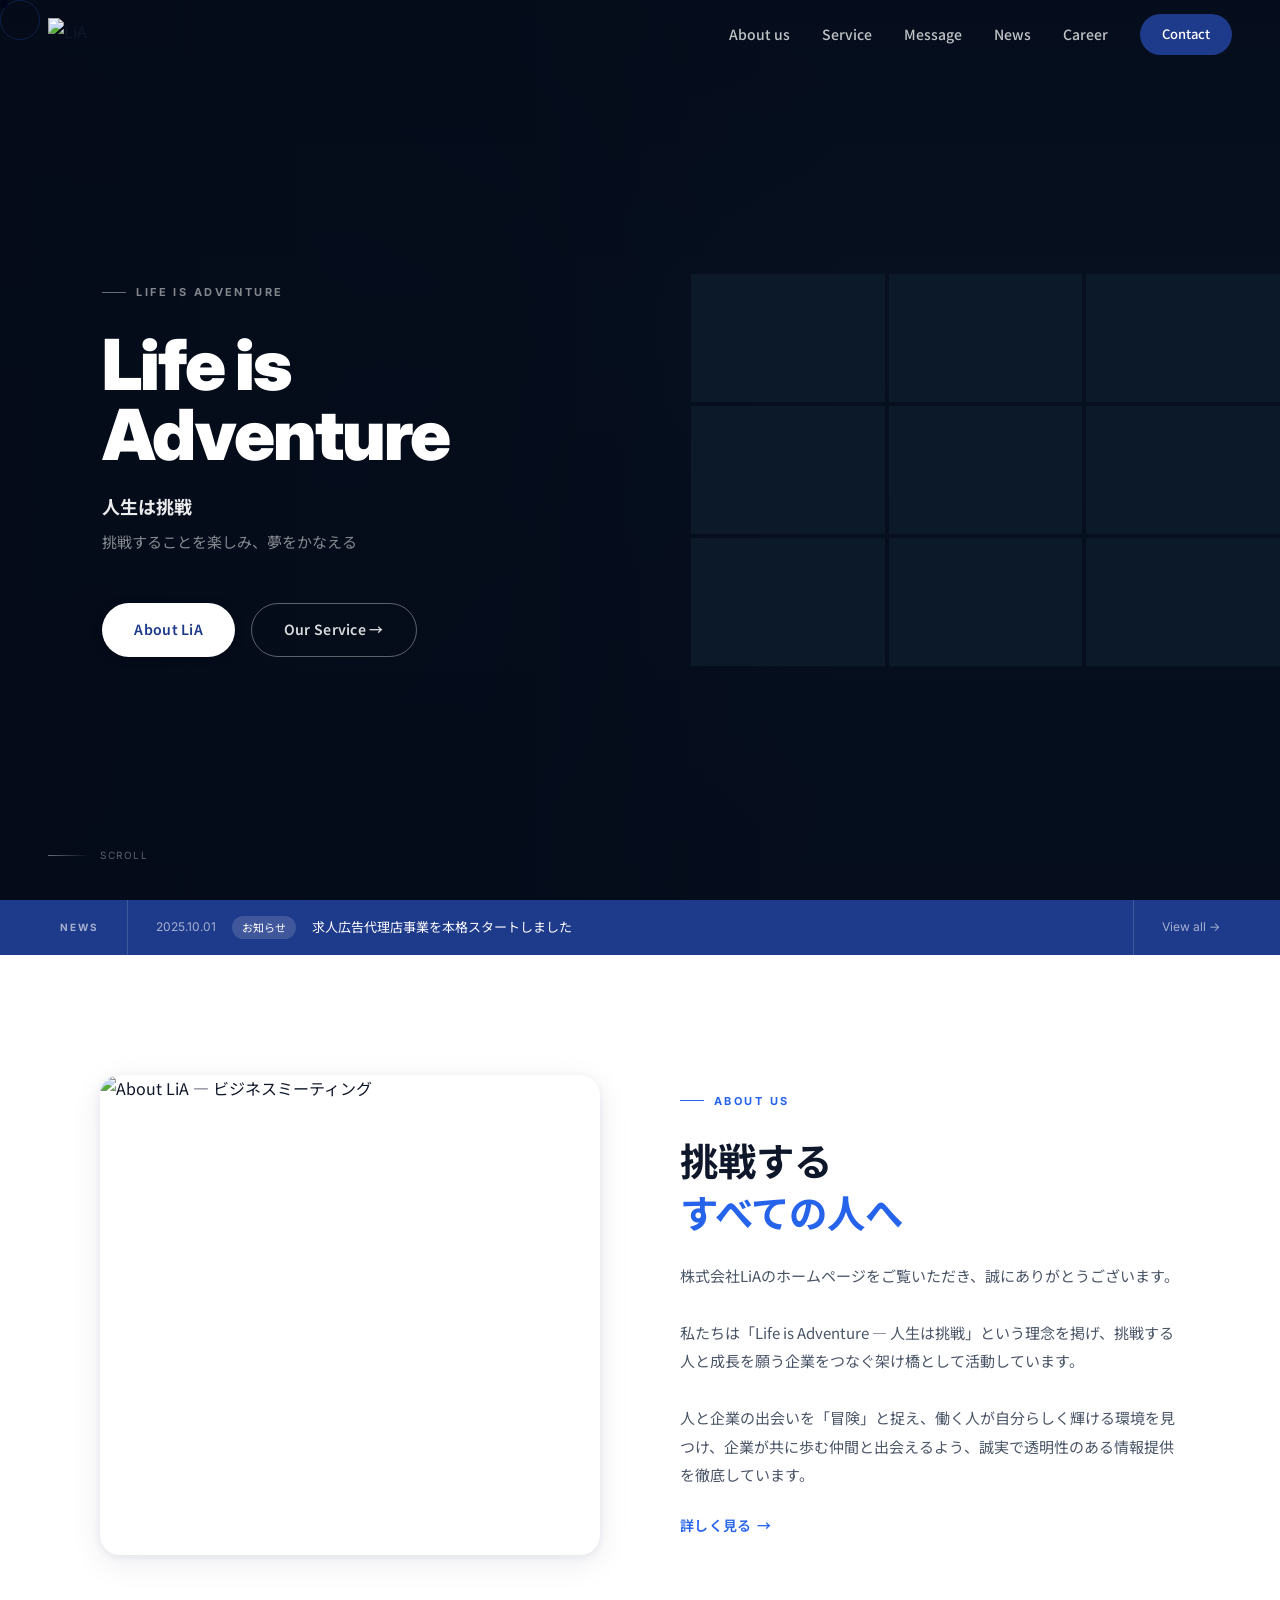
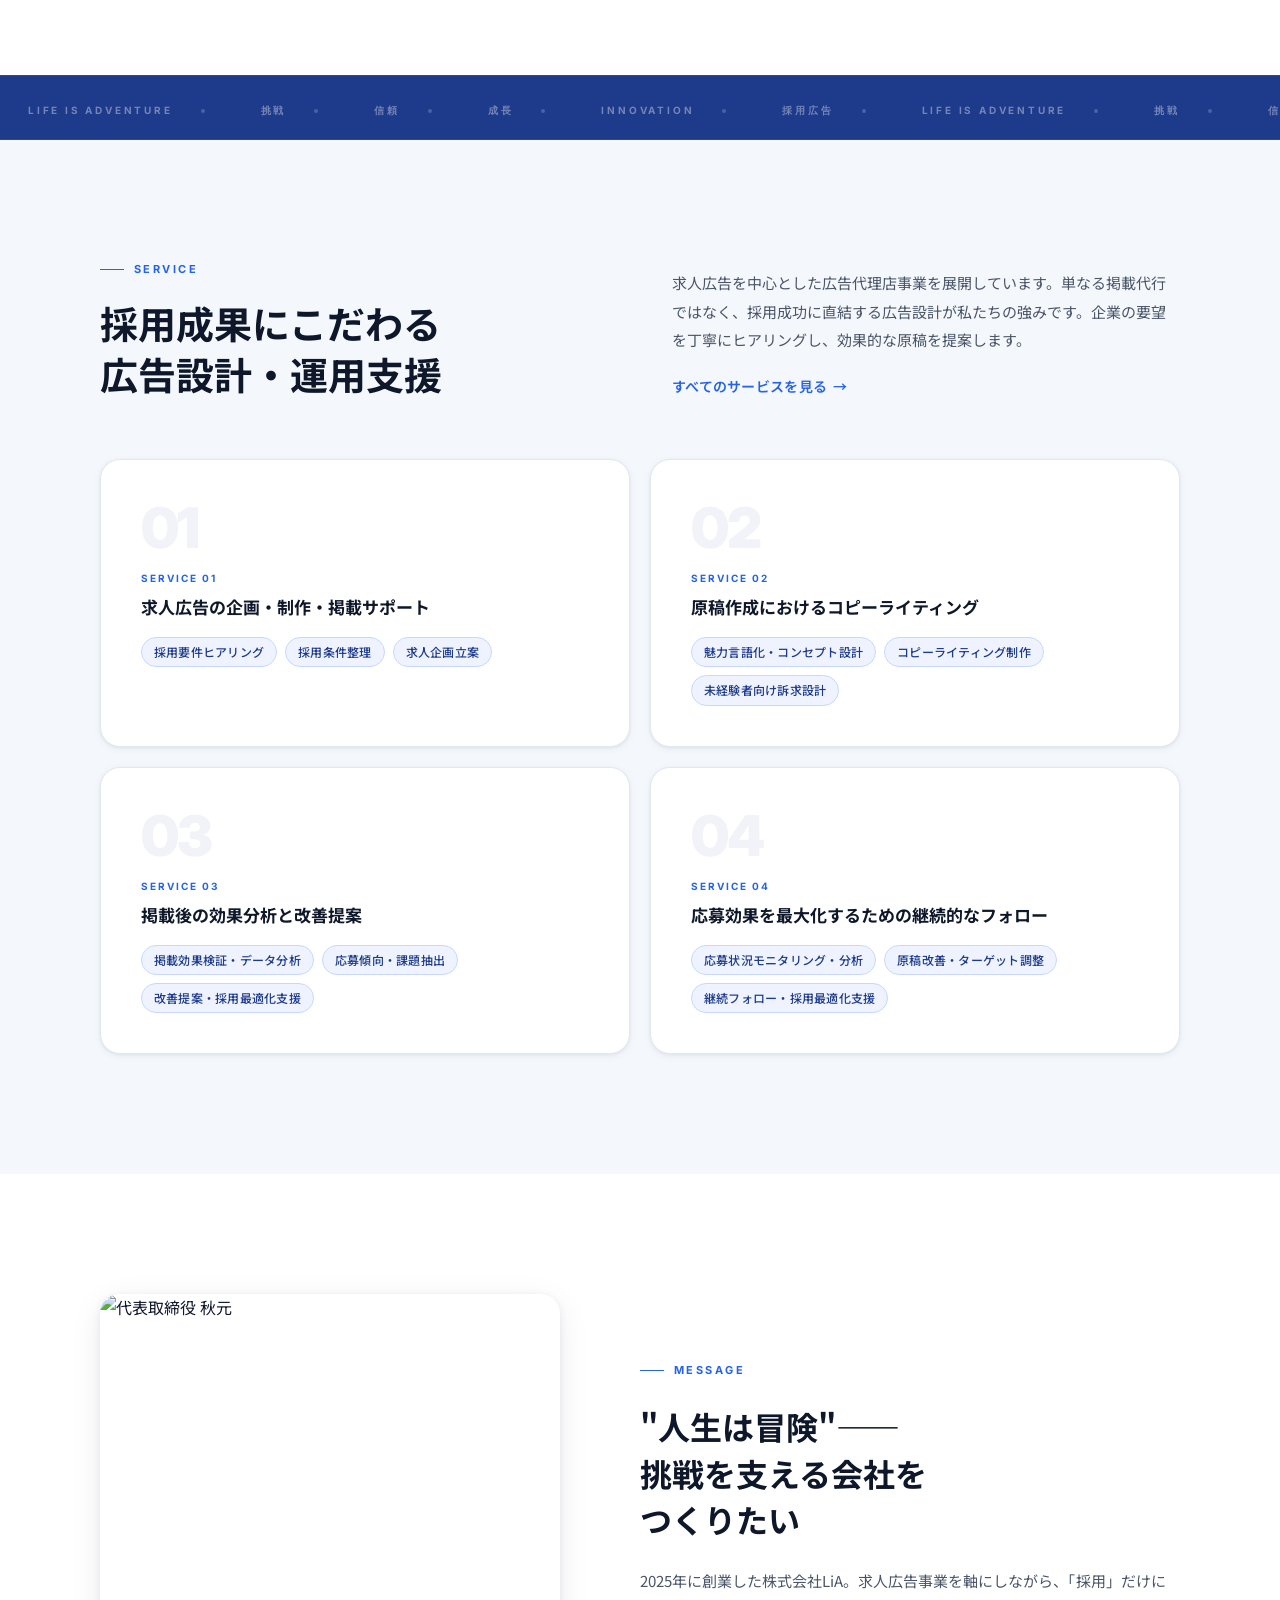
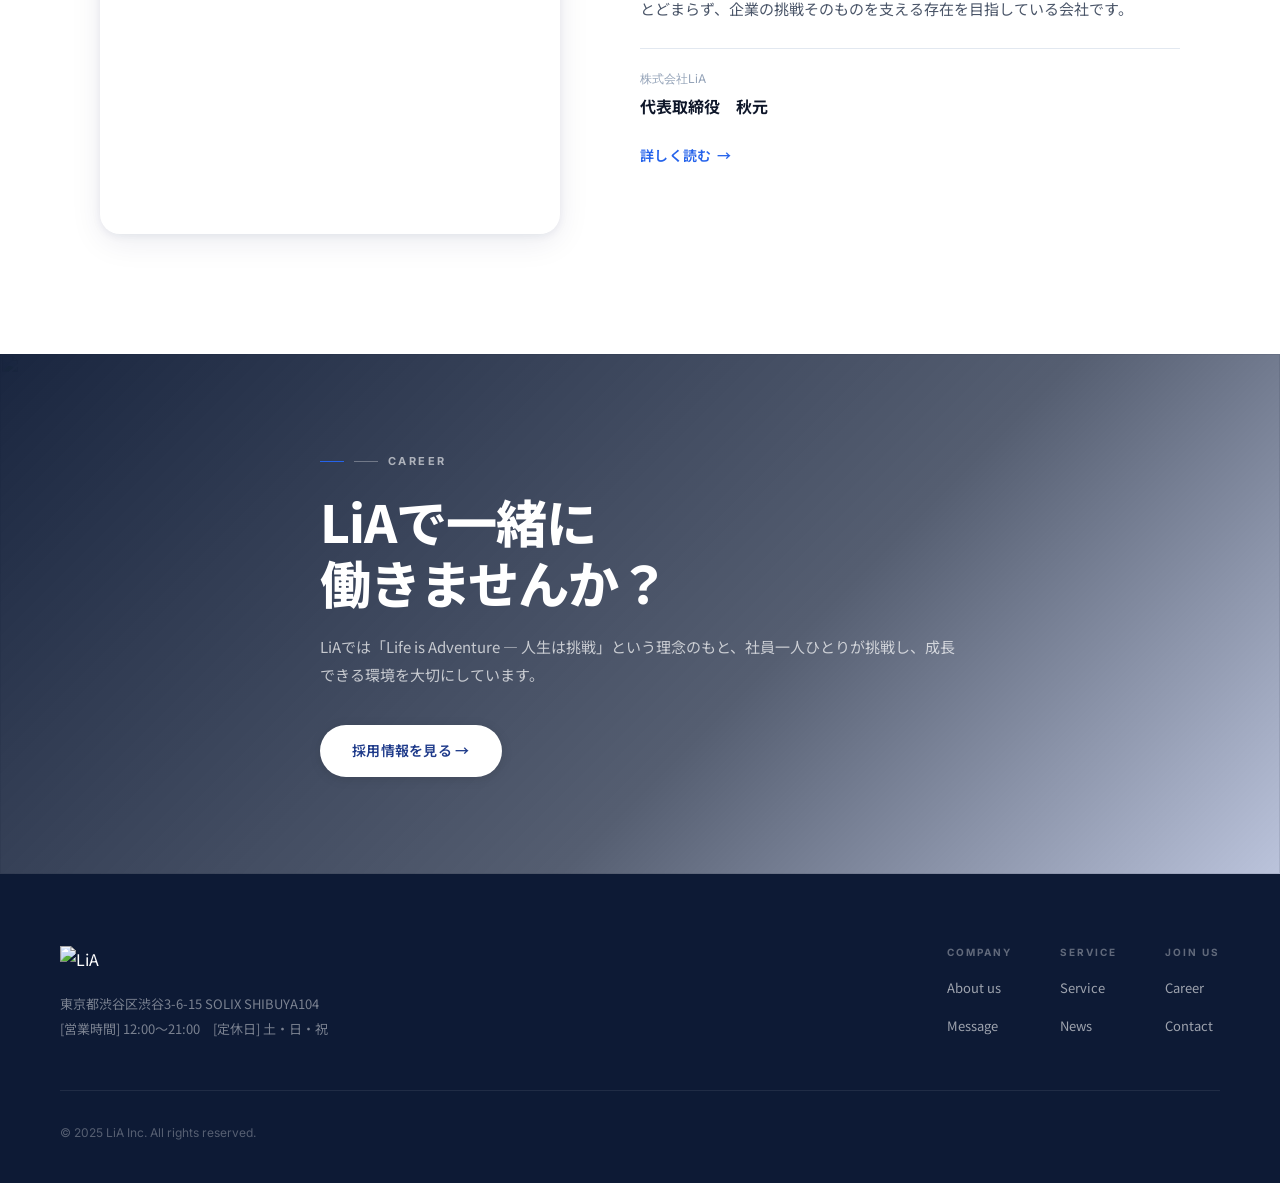
==== index.html @ 8c6ac523 "feat: show hero grid on mobile (responsive) - Remove display:none on .hero-grid at 768px breakpoint " ====
<!DOCTYPE html>
<html lang="ja">
<head>
  <meta charset="UTF-8">
  <meta name="viewport" content="width=device-width, initial-scale=1.0">
  <title>LiA | Life is Adventure</title>
  <meta name="description" content="株式会社LiA — 挑戦する人と企業の可能性を広げる。採用成果にこだわる広告設計・運用支援。">
  <link rel="stylesheet" href="css/style.css?v=9">
</head>
<body class="has-hero">

<!-- Animation elements -->
<div class="cursor" aria-hidden="true"></div>
<div class="cursor-ring" aria-hidden="true"></div>
<div class="page-overlay" aria-hidden="true"></div>

<header id="header">
  <a href="index.html" class="logo">
    <img src="https://storage.googleapis.com/studio-design-asset-files/projects/7kad3Rbzq3/s-172x72_webp_4dcb5bf2-1855-484c-83a0-c5653c787561.webp" alt="LiA">
  </a>
  <nav class="nav-desktop">
    <a href="about.html">About us</a>
    <a href="service.html">Service</a>
    <a href="message.html">Message</a>
    <a href="news.html">News</a>
    <a href="career.html">Career</a>
    <a href="contact.html" class="nav-contact-btn">Contact</a>
  </nav>
  <button class="hamburger" aria-label="メニューを開く">
    <span></span><span></span><span></span>
  </button>
</header>

<nav class="nav-mobile">
  <a href="about.html">About us</a>
  <a href="service.html">Service</a>
  <a href="message.html">Message</a>
  <a href="news.html">News</a>
  <a href="career.html">Career</a>
  <a href="contact.html">Contact</a>
</nav>

<!-- ── HERO ── -->
<section id="hero">

  <div class="hero-bg" aria-hidden="true">
    <video class="hero-bg-vid" autoplay muted loop playsinline preload="auto">
      <source src="video/hero.mp4" type="video/mp4">
    </video>
  </div>
  <div class="hero-overlay" aria-hidden="true"></div>
  <div class="hero-deco-text" aria-hidden="true">ADVENTURE</div>

  <!-- コンテンツ -->
  <div class="hero-inner">

    <!-- 左：テキスト -->
    <div class="hero-left">
      <p class="hero-eyebrow">Life is Adventure</p>
      <h1 class="hero-title">Life is<br>Adventure</h1>
      <p class="hero-subtitle">人生は挑戦</p>
      <p class="hero-tagline">挑戦することを楽しみ、夢をかなえる</p>
      <div class="hero-actions">
        <a href="about.html" class="btn btn-white">About LiA</a>
        <a href="service.html" class="btn btn-ghost-w">Our Service →</a>
      </div>
    </div>

    <!-- 右：9分割フォトグリッド -->
    <div class="hero-grid" aria-hidden="true">
      <div class="hero-cell"></div>
      <div class="hero-cell"></div>
      <div class="hero-cell"></div>
      <div class="hero-cell"></div>
      <div class="hero-cell"></div>
      <div class="hero-cell"></div>
      <div class="hero-cell"></div>
      <div class="hero-cell"></div>
      <div class="hero-cell"></div>
    </div>

  </div>

  <div class="scroll-hint" aria-hidden="true">
    <div class="scroll-hint-line"></div>
    <span>Scroll</span>
  </div>

</section>

<!-- ── NEWS BAR ── -->
<div id="newsbar">
  <div class="newsbar-inner">
    <span class="newsbar-label">News</span>
    <a href="news.html" class="newsbar-item">
      <span class="newsbar-date">2025.10.01</span>
      <span class="newsbar-cat">お知らせ</span>
      <span class="newsbar-title">求人広告代理店事業を本格スタートしました</span>
    </a>
    <a href="news.html" class="newsbar-more">View all →</a>
  </div>
</div>

<!-- ── ABOUT ── -->
<section id="home-about">
  <div class="container">
    <div class="about-grid">
      <div class="reveal-l">
        <div class="about-img-wrap">
          <div class="about-bar"></div>
          <img src="https://storage.googleapis.com/studio-design-asset-files/projects/7kad3Rbzq3/s-9113x6835_v-frms_webp_4d63059c-d4e5-4727-9fed-fd07e8875fd5_small.webp"
               alt="About LiA — ビジネスミーティング">
        </div>
      </div>
      <div class="about-text reveal-r">
        <p class="section-label">About us</p>
        <h2 class="about-heading">挑戦する<br><em>すべての人へ</em></h2>
        <p class="about-body">
          株式会社LiAのホームページをご覧いただき、誠にありがとうございます。<br><br>
          私たちは「Life is Adventure ― 人生は挑戦」という理念を掲げ、挑戦する人と成長を願う企業をつなぐ架け橋として活動しています。<br><br>
          人と企業の出会いを「冒険」と捉え、働く人が自分らしく輝ける環境を見つけ、企業が共に歩む仲間と出会えるよう、誠実で透明性のある情報提供を徹底しています。
        </p>
        <a href="about.html" class="btn btn-ghost">詳しく見る <span class="arrow">→</span></a>
      </div>
    </div>
  </div>
</section>

<!-- ── MARQUEE ── -->
<div class="marquee-section" aria-hidden="true">
  <div class="marquee-track">
    <span class="marquee-item">Life is Adventure <span></span></span>
    <span class="marquee-item">挑戦 <span></span></span>
    <span class="marquee-item">信頼 <span></span></span>
    <span class="marquee-item">成長 <span></span></span>
    <span class="marquee-item">Innovation <span></span></span>
    <span class="marquee-item">採用広告 <span></span></span>
    <span class="marquee-item">Life is Adventure <span></span></span>
    <span class="marquee-item">挑戦 <span></span></span>
    <span class="marquee-item">信頼 <span></span></span>
    <span class="marquee-item">成長 <span></span></span>
    <span class="marquee-item">Innovation <span></span></span>
    <span class="marquee-item">採用広告 <span></span></span>
    <span class="marquee-item">Life is Adventure <span></span></span>
    <span class="marquee-item">挑戦 <span></span></span>
    <span class="marquee-item">信頼 <span></span></span>
    <span class="marquee-item">成長 <span></span></span>
    <span class="marquee-item">Innovation <span></span></span>
    <span class="marquee-item">採用広告 <span></span></span>
  </div>
</div>

<!-- ── SERVICE ── -->
<section id="home-service">
  <div class="container">
    <div class="service-intro">
      <div class="reveal">
        <p class="section-label" style="margin-bottom:18px;">Service</p>
        <h2 class="service-heading">採用成果にこだわる<br>広告設計・運用支援</h2>
      </div>
      <div class="reveal" data-delay="0.1">
        <p class="service-body">
          求人広告を中心とした広告代理店事業を展開しています。単なる掲載代行ではなく、採用成功に直結する広告設計が私たちの強みです。企業の要望を丁寧にヒアリングし、効果的な原稿を提案します。
        </p>
        <a href="service.html" class="btn btn-ghost" style="margin-top:20px;">すべてのサービスを見る <span class="arrow">→</span></a>
      </div>
    </div>
    <div class="service-grid" data-stagger>
      <div class="scard">
        <div class="scard-num">01</div>
        <p class="scard-label">Service 01</p>
        <h3 class="scard-title">求人広告の企画・制作・掲載サポート</h3>
        <div class="scard-tags">
          <span class="tag">採用要件ヒアリング</span>
          <span class="tag">採用条件整理</span>
          <span class="tag">求人企画立案</span>
        </div>
      </div>
      <div class="scard">
        <div class="scard-num">02</div>
        <p class="scard-label">Service 02</p>
        <h3 class="scard-title">原稿作成におけるコピーライティング</h3>
        <div class="scard-tags">
          <span class="tag">魅力言語化・コンセプト設計</span>
          <span class="tag">コピーライティング制作</span>
          <span class="tag">未経験者向け訴求設計</span>
        </div>
      </div>
      <div class="scard">
        <div class="scard-num">03</div>
        <p class="scard-label">Service 03</p>
        <h3 class="scard-title">掲載後の効果分析と改善提案</h3>
        <div class="scard-tags">
          <span class="tag">掲載効果検証・データ分析</span>
          <span class="tag">応募傾向・課題抽出</span>
          <span class="tag">改善提案・採用最適化支援</span>
        </div>
      </div>
      <div class="scard">
        <div class="scard-num">04</div>
        <p class="scard-label">Service 04</p>
        <h3 class="scard-title">応募効果を最大化するための継続的なフォロー</h3>
        <div class="scard-tags">
          <span class="tag">応募状況モニタリング・分析</span>
          <span class="tag">原稿改善・ターゲット調整</span>
          <span class="tag">継続フォロー・採用最適化支援</span>
        </div>
      </div>
    </div>
  </div>
</section>

<!-- ── MESSAGE ── -->
<section id="home-message">
  <div class="container">
    <div class="msg-grid">
      <div class="reveal-l">
        <div class="msg-img-wrap">
          <img src="https://storage.googleapis.com/studio-design-asset-files/projects/7kad3Rbzq3/s-768x960_69ed0960-71b2-4e91-883b-a0fc0aa52f8f.webp"
               alt="代表取締役 秋元">
        </div>
      </div>
      <div class="msg-text reveal-r">
        <p class="section-label">Message</p>
        <h2 class="msg-heading">"人生は冒険"——<br>挑戦を支える会社を<br>つくりたい</h2>
        <p class="msg-body">
          2025年に創業した株式会社LiA。求人広告事業を軸にしながら、「採用」だけにとどまらず、企業の挑戦そのものを支える存在を目指している会社です。
        </p>
        <div class="msg-attr">
          <p class="co">株式会社LiA</p>
          <p class="name">代表取締役　秋元</p>
        </div>
        <a href="message.html" class="btn btn-ghost">詳しく読む <span class="arrow">→</span></a>
      </div>
    </div>
  </div>
</section>

<!-- ── CAREER BANNER ── -->
<section id="home-career">
  <img class="career-bg-img"
       src="https://storage.googleapis.com/studio-design-asset-files/projects/7kad3Rbzq3/s-5200x2925_v-frms_webp_e30ff65c-43ce-48e1-8f8a-70b7c3743ccb_middle.webp"
       alt="">
  <div class="career-overlay"></div>
  <div class="container">
    <div class="career-content reveal">
      <p class="section-label" style="color:rgba(255,255,255,.6);margin-bottom:20px;"><span style="background:rgba(255,255,255,.3);width:24px;height:1px;display:inline-block;"></span> Career</p>
      <h2 class="career-heading">LiAで一緒に<br>働きませんか？</h2>
      <p class="career-body">LiAでは「Life is Adventure ― 人生は挑戦」という理念のもと、社員一人ひとりが挑戦し、成長できる環境を大切にしています。</p>
      <a href="career.html" class="btn btn-white">採用情報を見る →</a>
    </div>
  </div>
</section>

<!-- ── FOOTER ── -->
<footer id="footer">
  <div class="footer-inner">
    <div class="footer-top">
      <div class="footer-brand">
        <img src="https://storage.googleapis.com/studio-design-asset-files/projects/7kad3Rbzq3/s-172x72_webp_4dcb5bf2-1855-484c-83a0-c5653c787561.webp" alt="LiA">
        <p class="footer-address">東京都渋谷区渋谷3-6-15 SOLIX SHIBUYA104<br>[営業時間] 12:00〜21:00　[定休日] 土・日・祝</p>
      </div>
      <nav class="footer-nav">
        <div class="footer-nav-group">
          <h4>Company</h4>
          <ul>
            <li><a href="about.html">About us</a></li>
            <li><a href="message.html">Message</a></li>
          </ul>
        </div>
        <div class="footer-nav-group">
          <h4>Service</h4>
          <ul>
            <li><a href="service.html">Service</a></li>
            <li><a href="news.html">News</a></li>
          </ul>
        </div>
        <div class="footer-nav-group">
          <h4>Join us</h4>
          <ul>
            <li><a href="career.html">Career</a></li>
            <li><a href="contact.html">Contact</a></li>
          </ul>
        </div>
      </nav>
    </div>
    <div class="footer-bottom">
      <p class="copyright">&copy; 2025 LiA Inc. All rights reserved.</p>
    </div>
  </div>
</footer>

<script src="https://cdnjs.cloudflare.com/ajax/libs/gsap/3.12.5/gsap.min.js"></script>
<script src="https://cdnjs.cloudflare.com/ajax/libs/gsap/3.12.5/ScrollTrigger.min.js"></script>
<script src="js/main.js?v=8"></script>
</body>
</html>
---- css/style.css ----
/* ===========================
   LiA Corporate Site — Light Redesign
   =========================== */

@import url('https://fonts.googleapis.com/css2?family=Inter:wght@300;400;500;600;700;800;900&family=Noto+Sans+JP:wght@300;400;500;700;900&display=swap');

*, *::before, *::after { box-sizing: border-box; margin: 0; padding: 0; }

:root {
  --bg: #FFFFFF;
  --bg-alt: #F4F7FB;
  --bg-dark: #0D1A35;
  --bg-dark2: #122147;
  --accent: #1E3A8A;
  --accent-mid: #2563EB;
  --accent-light: #3B82F6;
  --text: #0F172A;
  --text-muted: #4A5568;
  --text-dim: #94A3B8;
  --border: #E2E8F0;
  --border-strong: #CBD5E1;
  --shadow-sm: 0 1px 3px rgba(15,30,80,.06), 0 2px 8px rgba(15,30,80,.05);
  --shadow: 0 2px 8px rgba(15,30,80,.07), 0 8px 32px rgba(15,30,80,.08);
  --shadow-hover: 0 4px 16px rgba(15,30,80,.1), 0 16px 48px rgba(15,30,80,.12);
  --radius: 12px;
  --radius-lg: 20px;
  --tr: .3s cubic-bezier(.4,0,.2,1);
  --font-en: 'Inter', sans-serif;
  --font-jp: 'Noto Sans JP', sans-serif;
}

html { scroll-behavior: smooth; }

body {
  font-family: var(--font-jp);
  background: var(--bg);
  color: var(--text);
  line-height: 1.7;
  overflow-x: hidden;
}

a { text-decoration: none; color: inherit; }
img { display: block; max-width: 100%; }
ul { list-style: none; }

/* ── Typography ── */
h1,h2,h3,h4 { font-family: var(--font-jp); line-height: 1.3; }

/* ── Utility ── */
.container { max-width: 1160px; margin: 0 auto; padding: 0 40px; }

.section-label {
  font-family: var(--font-en);
  font-size: 11px;
  font-weight: 700;
  letter-spacing: .22em;
  text-transform: uppercase;
  color: var(--accent-mid);
  display: flex;
  align-items: center;
  gap: 10px;
}
.section-label::before {
  content: '';
  display: inline-block;
  width: 24px; height: 1px;
  background: var(--accent-mid);
}

.tag {
  display: inline-block;
  padding: 4px 12px;
  background: #EEF3FF;
  border: 1px solid #C7D7FF;
  border-radius: 100px;
  font-size: 12px;
  font-weight: 500;
  color: var(--accent);
  letter-spacing: .02em;
}

.tag-navy {
  background: rgba(255,255,255,.12);
  border: 1px solid rgba(255,255,255,.2);
  color: #fff;
}

.btn {
  display: inline-flex;
  align-items: center;
  gap: 10px;
  padding: 14px 32px;
  border-radius: 100px;
  font-weight: 600;
  font-size: 14px;
  cursor: pointer;
  transition: var(--tr);
  border: none;
  letter-spacing: .02em;
  white-space: nowrap;
}
.btn-primary {
  background: var(--accent);
  color: #fff;
  box-shadow: 0 4px 16px rgba(30,58,138,.25);
}
.btn-primary:hover { background: var(--accent-mid); box-shadow: 0 8px 24px rgba(30,58,138,.35); transform: translateY(-2px); }

.btn-outline {
  background: transparent;
  color: var(--accent);
  border: 1.5px solid var(--accent);
}
.btn-outline:hover { background: var(--accent); color: #fff; transform: translateY(-2px); }

.btn-white {
  background: #fff;
  color: var(--accent);
  box-shadow: 0 2px 12px rgba(0,0,0,.12);
}
.btn-white:hover { box-shadow: 0 4px 20px rgba(0,0,0,.18); transform: translateY(-2px); }

.btn-ghost {
  background: transparent;
  color: var(--accent-mid);
  padding: 0;
  font-size: 14px;
  gap: 6px;
}
.btn-ghost:hover { color: var(--accent); }
.btn-ghost .arrow { transition: transform .25s; }
.btn-ghost:hover .arrow { transform: translateX(5px); }

/* ── Reveal (GSAP manages these now) ── */
.reveal, .reveal-l, .reveal-r { /* initial state handled by GSAP */ }
.reveal.in, .reveal-l.in, .reveal-r.in { /* legacy fallback */ }

/* ===========================
   HEADER
   =========================== */
#header {
  position: fixed; top: 0; left: 0; right: 0; z-index: 200;
  padding: 0 48px;
  height: 70px;
  display: flex;
  align-items: center;
  justify-content: space-between;
  background: transparent;
  border-bottom: 1px solid transparent;
  transition: background var(--tr), border-color var(--tr), box-shadow var(--tr);
}
/* ヒーロー上では透明、スクロール後に白背景 */
#header.scrolled {
  background: rgba(255,255,255,.95);
  backdrop-filter: blur(12px);
  -webkit-backdrop-filter: blur(12px);
  border-bottom: 1px solid var(--border);
  box-shadow: 0 2px 20px rgba(15,30,80,.07);
}
/* ヒーロー以外のページはデフォルトで白背景 */
body:not(.has-hero) #header {
  background: rgba(255,255,255,.95);
  backdrop-filter: blur(12px);
  -webkit-backdrop-filter: blur(12px);
  border-bottom: 1px solid var(--border);
}

.logo img { height: 34px; width: auto; }

.nav-desktop {
  display: flex;
  align-items: center;
  gap: 32px;
}
/* 透明ヘッダー時（ヒーロー上）は白文字 */
#header:not(.scrolled) .nav-desktop a { color: rgba(255,255,255,.75); }
#header:not(.scrolled) .nav-desktop a:hover { color: #fff; }
#header:not(.scrolled) .nav-desktop a.active { color: #fff; }
#header:not(.scrolled) .nav-desktop a.active::after { background: #fff; }
#header:not(.scrolled) .hamburger span { background: #fff; }
body:not(.has-hero) #header .nav-desktop a,
#header.scrolled .nav-desktop a {
  color: var(--text-muted);
}

.nav-desktop a {
  font-size: 14px;
  font-weight: 500;
  color: var(--text-muted);
  transition: color var(--tr);
  position: relative;
  white-space: nowrap;
}
.nav-desktop a:hover { color: var(--text); }
.nav-desktop a.active { color: var(--accent); }
.nav-desktop a.active::after {
  content: '';
  position: absolute;
  left: 0; bottom: -4px; right: 0;
  height: 2px;
  background: var(--accent-mid);
  border-radius: 2px;
}
.nav-contact-btn {
  padding: 9px 22px !important;
  background: var(--accent) !important;
  border-radius: 100px !important;
  color: #fff !important;
  font-size: 13px !important;
  transition: background var(--tr), transform var(--tr) !important;
}
.nav-contact-btn:hover { background: var(--accent-mid) !important; transform: translateY(-1px) !important; }
.nav-contact-btn.active::after { display: none !important; }

.ext-icon { font-size: 10px; opacity: .5; }

/* Hamburger */
.hamburger {
  display: none;
  flex-direction: column;
  gap: 5px;
  width: 28px;
  cursor: pointer;
  padding: 4px 0;
  background: none;
  border: none;
}
.hamburger span {
  display: block;
  height: 2px;
  background: var(--text);
  border-radius: 2px;
  transition: var(--tr);
}
.hamburger.open span:nth-child(1) { transform: translateY(7px) rotate(45deg); }
.hamburger.open span:nth-child(2) { opacity: 0; }
.hamburger.open span:nth-child(3) { transform: translateY(-7px) rotate(-45deg); }

/* Mobile nav drawer */
.nav-mobile {
  display: none;
  position: fixed;
  top: 70px; left: 0; right: 0; bottom: 0;
  background: #fff;
  z-index: 199;
  padding: 32px 40px;
  flex-direction: column;
  gap: 0;
  overflow-y: auto;
}
.nav-mobile.open { display: flex; }
.nav-mobile a {
  display: block;
  padding: 18px 0;
  font-size: 18px;
  font-weight: 600;
  color: var(--text);
  border-bottom: 1px solid var(--border);
  transition: color var(--tr);
}
.nav-mobile a:hover { color: var(--accent-mid); }
.nav-mobile a:first-child { border-top: 1px solid var(--border); }

/* ===========================
   HERO — dark cinematic
   =========================== */
#hero {
  position: relative;
  min-height: 100vh;
  display: flex;
  align-items: center;
  overflow: hidden;
  background: #06101f;
}

/* ── Video background ── */
.hero-bg {
  position: absolute;
  inset: 0;
  z-index: 0;
  overflow: hidden;
  background: #06101f;
}
.hero-bg-img {
  display: none;
}
.hero-bg-vid {
  position: absolute;
  inset: 0;
  width: 100%;
  height: 100%;
  object-fit: cover;
  object-position: center center;
  display: block;
}

/* ── Gradient overlay — left heavy, transparent on right grid area ── */
.hero-overlay {
  position: absolute;
  inset: 0;
  z-index: 1;
  background:
    linear-gradient(to right,  rgba(4,10,24,.85) 0%, rgba(4,10,24,.60) 38%, rgba(4,10,24,.15) 55%, transparent 68%),
    linear-gradient(to bottom, rgba(4,10,24,.45) 0%, transparent 35%, rgba(4,10,24,.40) 100%);
}

/* ── Large decorative background text ── */
.hero-deco-text {
  position: absolute;
  bottom: -.1em;
  left: 0; right: 0;
  font-family: var(--font-en);
  font-size: clamp(80px, 15vw, 220px);
  font-weight: 900;
  letter-spacing: -.04em;
  text-align: center;
  color: transparent;
  -webkit-text-stroke: 1px rgba(255,255,255,.055);
  pointer-events: none;
  z-index: 1;
  user-select: none;
  white-space: nowrap;
}

/* ── Inner — 2-col: text left / grid right ── */
.hero-inner {
  position: relative;
  z-index: 2;
  width: 100%;
  align-self: stretch;
  display: flex;
  align-items: center;
  padding: 100px 0 60px 8vw;
  gap: 0;
}

.hero-left {
  flex: 1;
  min-width: 300px;
  display: flex;
  flex-direction: column;
  padding-right: 40px;
}

/* ── 9-cell photo grid ── */
.hero-grid {
  flex: 0 0 46vw;
  max-width: 680px;
  /* height = 46vw × 2/3 to match 3:2 photo ratio (no distortion) */
  height: clamp(360px, 30.7vw, 520px);
  align-self: center;
  display: grid;
  grid-template-columns: repeat(3, 1fr);
  grid-template-rows: repeat(3, 1fr);
  gap: 4px;
  overflow: hidden;
}
.hero-cell {
  position: relative;
  overflow: hidden;
  background: #0b1929;
}
.cell-layer {
  position: absolute;
  inset: 0;
  background-size: 300% 300%;
  background-repeat: no-repeat;
  transition: opacity 1.4s ease;
}

/* ── Text colours (white on dark) ── */
.hero-eyebrow {
  font-family: var(--font-en);
  font-size: 11px;
  font-weight: 700;
  letter-spacing: .22em;
  text-transform: uppercase;
  color: rgba(255,255,255,.5);
  display: flex;
  align-items: center;
  gap: 10px;
  margin-bottom: 28px;
}
.hero-eyebrow::before { content: ''; width: 24px; height: 1px; background: rgba(255,255,255,.4); }

.hero-title {
  font-family: var(--font-en);
  font-size: clamp(48px, 5.5vw, 84px);
  font-weight: 900;
  line-height: 1.0;
  letter-spacing: -.03em;
  color: #fff;
  margin-bottom: 20px;
}

.hero-subtitle { font-size: 18px; color: rgba(255,255,255,.92); font-weight: 700; margin-bottom: 8px; }
.hero-tagline  { font-size: 15px; color: rgba(255,255,255,.52); margin-bottom: 48px; }
.hero-actions  { display: flex; gap: 16px; flex-wrap: wrap; }

/* ── Ghost-white button ── */
.btn-ghost-w {
  display: inline-flex;
  align-items: center;
  gap: 10px;
  padding: 14px 32px;
  border-radius: 100px;
  font-weight: 600;
  font-size: 14px;
  cursor: pointer;
  transition: var(--tr);
  background: transparent;
  color: rgba(255,255,255,.85);
  border: 1.5px solid rgba(255,255,255,.35);
  letter-spacing: .02em;
  white-space: nowrap;
}
.btn-ghost-w:hover {
  border-color: rgba(255,255,255,.9);
  background: rgba(255,255,255,.1);
  color: #fff;
}

/* ── Deco text — left side only ── */
.hero-deco-text { display: none; }

/* ── Scroll hint ── */
.scroll-hint {
  position: absolute;
  bottom: 36px; left: 48px;
  z-index: 3;
  display: flex;
  align-items: center;
  gap: 12px;
  font-family: var(--font-en);
  font-size: 10px;
  letter-spacing: .15em;
  text-transform: uppercase;
  color: rgba(255,255,255,.35);
}
.scroll-hint-line {
  width: 40px; height: 1px;
  background: linear-gradient(to right, rgba(255,255,255,.4), transparent);
}

/* ===========================
   NEWS BAR
   =========================== */
#newsbar {
  background: var(--accent);
  padding: 0 48px;
}
.newsbar-inner {
  max-width: 1160px;
  margin: 0 auto;
  display: flex;
  align-items: stretch;
}
.newsbar-label {
  font-family: var(--font-en);
  font-size: 10px;
  font-weight: 700;
  letter-spacing: .2em;
  text-transform: uppercase;
  color: rgba(255,255,255,.6);
  padding: 16px 28px 16px 0;
  border-right: 1px solid rgba(255,255,255,.15);
  display: flex;
  align-items: center;
  white-space: nowrap;
}
.newsbar-item {
  display: flex;
  align-items: center;
  gap: 16px;
  padding: 16px 28px;
  flex: 1;
  color: rgba(255,255,255,.9);
  font-size: 13px;
  transition: opacity var(--tr);
}
.newsbar-item:hover { opacity: .8; }
.newsbar-date { font-family: var(--font-en); font-size: 12px; color: rgba(255,255,255,.6); white-space: nowrap; }
.newsbar-cat { padding: 2px 10px; background: rgba(255,255,255,.15); border-radius: 100px; font-size: 11px; color: #fff; white-space: nowrap; }
.newsbar-title { font-size: 13px; color: #fff; }
.newsbar-more {
  display: flex; align-items: center;
  padding: 16px 0 16px 28px;
  font-family: var(--font-en);
  font-size: 12px;
  color: rgba(255,255,255,.6);
  border-left: 1px solid rgba(255,255,255,.15);
  white-space: nowrap;
  gap: 6px;
  transition: color var(--tr);
}
.newsbar-more:hover { color: #fff; }

/* ===========================
   ABOUT (HOME)
   =========================== */
#home-about { padding: 120px 0; background: #fff; }

.about-grid {
  display: grid;
  grid-template-columns: 1fr 1fr;
  gap: 80px;
  align-items: center;
}
.about-img-wrap {
  position: relative;
  border-radius: var(--radius-lg);
  overflow: hidden;
  box-shadow: var(--shadow);
}
.about-img-wrap img { width: 100%; height: 480px; object-fit: cover; }
.about-bar {
  position: absolute;
  left: -12px; top: 48px;
  width: 4px; height: 80px;
  background: linear-gradient(to bottom, var(--accent-mid), var(--accent-light));
  border-radius: 4px;
}
.about-text { display: flex; flex-direction: column; gap: 24px; }
.about-heading { font-size: clamp(26px,3vw,40px); font-weight: 700; line-height: 1.35; }
.about-heading em { font-style: normal; color: var(--accent-mid); }
.about-body { font-size: 15px; color: var(--text-muted); line-height: 1.9; }

/* ===========================
   SERVICE (HOME)
   =========================== */
#home-service { padding: 120px 0; background: var(--bg-alt); }

.service-intro {
  display: grid;
  grid-template-columns: 1fr 1fr;
  gap: 64px;
  margin-bottom: 60px;
  align-items: end;
}
.service-heading { font-size: clamp(24px,3vw,38px); font-weight: 700; line-height: 1.35; }
.service-body { font-size: 15px; color: var(--text-muted); line-height: 1.9; }

.service-grid {
  display: grid;
  grid-template-columns: repeat(2, 1fr);
  gap: 20px;
}
.scard {
  background: #fff;
  border-radius: var(--radius-lg);
  padding: 40px;
  box-shadow: var(--shadow-sm);
  border: 1px solid var(--border);
  transition: box-shadow var(--tr), transform var(--tr), border-color var(--tr);
  position: relative;
  overflow: hidden;
}
.scard::before {
  content: '';
  position: absolute;
  top: 0; left: 0; right: 0; height: 3px;
  background: linear-gradient(90deg, var(--accent), var(--accent-light));
  opacity: 0;
  transition: opacity var(--tr);
}
.scard:hover { box-shadow: var(--shadow-hover); transform: translateY(-4px); border-color: #C7D7FF; }
.scard:hover::before { opacity: 1; }
.scard-num {
  font-family: var(--font-en);
  font-size: 56px; font-weight: 900;
  letter-spacing: -.04em; line-height: 1;
  color: rgba(30,58,138,.06);
  margin-bottom: 14px;
  transition: color var(--tr);
}
.scard:hover .scard-num { color: rgba(30,58,138,.1); }
.scard-label {
  font-family: var(--font-en);
  font-size: 10px; font-weight: 700;
  letter-spacing: .2em; text-transform: uppercase;
  color: var(--accent-mid);
  margin-bottom: 8px;
}
.scard-title { font-size: 17px; font-weight: 700; margin-bottom: 18px; line-height: 1.4; color: var(--text); }
.scard-tags { display: flex; flex-wrap: wrap; gap: 8px; }

/* ===========================
   MESSAGE (HOME)
   =========================== */
#home-message { padding: 120px 0; background: #fff; }

.msg-grid {
  display: grid;
  grid-template-columns: 460px 1fr;
  gap: 80px;
  align-items: center;
}
.msg-img-wrap {
  border-radius: var(--radius-lg);
  overflow: hidden;
  box-shadow: var(--shadow);
}
.msg-img-wrap img {
  width: 100%; height: 540px;
  object-fit: cover; object-position: center top;
}
.msg-text { display: flex; flex-direction: column; gap: 24px; }
.msg-heading { font-size: clamp(22px,2.5vw,34px); font-weight: 700; line-height: 1.45; }
.msg-body { font-size: 15px; color: var(--text-muted); line-height: 1.9; }
.msg-attr { padding-top: 20px; border-top: 1px solid var(--border); }
.msg-attr .co { font-size: 12px; color: var(--text-dim); margin-bottom: 4px; font-family: var(--font-en); }
.msg-attr .name { font-size: 16px; font-weight: 700; }

/* ===========================
   CAREER BANNER (HOME)
   =========================== */
#home-career {
  position: relative;
  height: 520px;
  display: flex;
  align-items: center;
  overflow: hidden;
}
.career-bg-img {
  position: absolute; inset: 0;
  width: 100%; height: 100%;
  object-fit: cover; object-position: center;
  opacity: .4;
}
.career-overlay {
  position: absolute; inset: 0;
  background: linear-gradient(135deg, rgba(13,26,53,.95) 0%, rgba(13,26,53,.7) 60%, rgba(30,58,138,.3) 100%);
}
.career-content { position: relative; z-index: 2; max-width: 640px; }
.career-heading { font-size: clamp(28px,4vw,52px); font-weight: 800; line-height: 1.2; color: #fff; margin-bottom: 20px; letter-spacing: -.02em; }
.career-body { font-size: 15px; color: rgba(255,255,255,.7); line-height: 1.85; margin-bottom: 36px; }

/* ===========================
   FOOTER
   =========================== */
#footer {
  background: var(--bg-dark);
  padding: 72px 48px 40px;
  color: #fff;
}
.footer-inner { max-width: 1160px; margin: 0 auto; }
.footer-top {
  display: flex;
  justify-content: space-between;
  align-items: flex-start;
  padding-bottom: 48px;
  border-bottom: 1px solid rgba(255,255,255,.08);
  margin-bottom: 32px;
  gap: 40px;
  flex-wrap: wrap;
}
.footer-brand img { height: 30px; width: auto; margin-bottom: 16px; }
.footer-address { font-size: 13px; color: rgba(255,255,255,.45); line-height: 1.9; }
.footer-nav { display: flex; gap: 48px; flex-wrap: wrap; }
.footer-nav-group h4 {
  font-family: var(--font-en);
  font-size: 10px; font-weight: 700;
  letter-spacing: .2em; text-transform: uppercase;
  color: rgba(255,255,255,.35);
  margin-bottom: 14px;
}
.footer-nav-group ul { display: flex; flex-direction: column; gap: 10px; }
.footer-nav-group a { font-size: 13px; color: rgba(255,255,255,.6); transition: color var(--tr); }
.footer-nav-group a:hover { color: #fff; }
.footer-bottom { display: flex; justify-content: space-between; align-items: center; flex-wrap: wrap; gap: 12px; }
.copyright { font-family: var(--font-en); font-size: 12px; color: rgba(255,255,255,.3); }

/* ===========================
   PAGE HEADER
   =========================== */
.page-header {
  padding: 148px 48px 72px;
  background: var(--bg-alt);
  position: relative;
  overflow: hidden;
}
.page-header-bg-text {
  position: absolute;
  font-family: var(--font-en);
  font-size: clamp(72px,8vw,120px);
  font-weight: 900;
  letter-spacing: -.04em;
  color: rgba(30,58,138,.05);
  pointer-events: none;
  top: 60px; left: 48px;
  white-space: nowrap;
  line-height: 1;
}
.page-header-inner { max-width: 1160px; margin: 0 auto; }
.breadcrumb {
  font-family: var(--font-en);
  font-size: 12px; color: var(--text-dim);
  display: flex; align-items: center; gap: 8px;
  margin-bottom: 12px;
}
.breadcrumb a:hover { color: var(--accent-mid); }
.page-header-ja { font-size: clamp(24px,3vw,38px); font-weight: 800; }

/* Page tabs */
.page-tabs-wrap { background: #fff; border-bottom: 1px solid var(--border); }
.page-tabs {
  max-width: 1160px; margin: 0 auto;
  padding: 0 48px;
  display: flex; gap: 0;
  overflow-x: auto;
}
.page-tabs::-webkit-scrollbar { display: none; }
.page-tabs a {
  padding: 14px 24px;
  font-size: 13px; font-weight: 500;
  color: var(--text-dim);
  border-bottom: 2px solid transparent;
  white-space: nowrap;
  transition: color var(--tr), border-color var(--tr);
}
.page-tabs a:hover { color: var(--text); }
.page-tabs a.active { color: var(--accent-mid); border-color: var(--accent-mid); }

/* ===========================
   ABOUT PAGE
   =========================== */
.philosophy-wrap { padding: 100px 0; background: #fff; }
.philosophy-grid {
  display: grid;
  grid-template-columns: 260px 1fr;
  gap: 80px;
  align-items: start;
}
.philosophy-sticky { position: sticky; top: 96px; }
.mission-card {
  background: var(--bg-alt);
  border: 1px solid var(--border);
  border-radius: var(--radius-lg);
  padding: 48px;
  position: relative;
  overflow: hidden;
  margin-bottom: 32px;
}
.mission-card::before {
  content: '';
  position: absolute; top: 0; left: 0; right: 0; height: 3px;
  background: linear-gradient(90deg, var(--accent), var(--accent-light));
}
.mission-card-label { font-family: var(--font-en); font-size: 10px; font-weight: 700; letter-spacing: .2em; text-transform: uppercase; color: var(--accent-mid); margin-bottom: 20px; }
.mission-main { font-size: clamp(20px,2.5vw,26px); font-weight: 800; line-height: 1.35; margin-bottom: 20px; }
.mission-body { font-size: 14px; color: var(--text-muted); line-height: 1.95; }

.style-wrap { padding: 100px 0; background: var(--bg-alt); }
.style-list { border: 1px solid var(--border); border-radius: var(--radius-lg); overflow: hidden; background: #fff; }
.style-item {
  display: grid;
  grid-template-columns: 100px 1fr;
  gap: 40px;
  padding: 44px 48px;
  border-bottom: 1px solid var(--border);
  transition: background var(--tr);
}
.style-item:last-child { border-bottom: none; }
.style-item:hover { background: #F7FAFF; }
.style-num { font-family: var(--font-en); font-size: 60px; font-weight: 900; letter-spacing: -.04em; color: rgba(30,58,138,.06); line-height: 1; transition: color var(--tr); }
.style-item:hover .style-num { color: rgba(30,58,138,.12); }
.style-title { font-size: 22px; font-weight: 800; margin-bottom: 10px; }
.style-desc { font-size: 14px; color: var(--text-muted); line-height: 1.8; }

.company-wrap { padding: 100px 0; background: #fff; }
.company-table { width: 100%; border-collapse: collapse; }
.company-table tr { border-bottom: 1px solid var(--border); }
.company-table tr:first-child { border-top: 1px solid var(--border); }
.company-table th, .company-table td { padding: 22px 0; font-size: 14px; text-align: left; vertical-align: top; }
.company-table th { width: 200px; color: var(--text-dim); font-weight: 500; padding-right: 40px; }
.company-table td { color: var(--text); line-height: 1.8; }

/* ===========================
   SERVICE PAGE
   =========================== */
.sv-overview { padding: 80px 0 60px; background: #fff; }
.sv-overview-body { max-width: 680px; font-size: 15px; color: var(--text-muted); line-height: 1.9; margin-top: 24px; }

.sv-detail-list { padding: 40px 0 120px; background: #fff; }
.sv-item {
  display: grid;
  grid-template-columns: 1fr 1fr;
  gap: 80px;
  align-items: center;
  padding: 80px 0;
  border-bottom: 1px solid var(--border);
}
.sv-item:last-child { border-bottom: none; }
.sv-item.reverse { direction: rtl; }
.sv-item.reverse > * { direction: ltr; }
.sv-img { border-radius: var(--radius-lg); overflow: hidden; box-shadow: var(--shadow); }
.sv-img img { width: 100%; height: 340px; object-fit: cover; }
.sv-num { font-family: var(--font-en); font-size: 72px; font-weight: 900; letter-spacing: -.05em; color: rgba(30,58,138,.06); line-height: .9; margin-bottom: 10px; }
.sv-label { font-family: var(--font-en); font-size: 10px; font-weight: 700; letter-spacing: .2em; text-transform: uppercase; color: var(--accent-mid); margin-bottom: 14px; }
.sv-title { font-size: clamp(18px,2vw,24px); font-weight: 800; line-height: 1.35; margin-bottom: 18px; }
.sv-desc { font-size: 14px; color: var(--text-muted); line-height: 1.9; margin-bottom: 22px; }
.sv-tags { display: flex; flex-wrap: wrap; gap: 8px; }

/* ===========================
   MESSAGE PAGE
   =========================== */
.msg-page { padding: 80px 0 120px; background: #fff; }
.msg-page-grid {
  display: grid;
  grid-template-columns: 400px 1fr;
  gap: 80px;
  align-items: start;
}
.msg-page-photo {
  position: sticky; top: 96px;
  border-radius: var(--radius-lg);
  overflow: hidden;
  box-shadow: var(--shadow);
}
.msg-page-photo img { width: 100%; height: 520px; object-fit: cover; object-position: center top; }
.msg-page-name-card {
  margin-top: 16px;
  padding: 20px 24px;
  background: var(--bg-alt);
  border: 1px solid var(--border);
  border-radius: var(--radius);
}
.msg-page-name-card .co { font-size: 11px; color: var(--text-dim); margin-bottom: 4px; }
.msg-page-name-card .nm { font-size: 17px; font-weight: 700; }

.msg-page-content {}
.msg-quote-head { font-size: clamp(22px,2.5vw,32px); font-weight: 800; line-height: 1.4; margin-bottom: 48px; padding-bottom: 40px; border-bottom: 1px solid var(--border); }
.msg-quote-head em { font-style: normal; color: var(--accent-mid); }
.msg-sections { display: flex; flex-direction: column; gap: 48px; }
.msg-sec h3 { font-size: 16px; font-weight: 700; margin-bottom: 14px; padding-left: 18px; border-left: 3px solid var(--accent-mid); line-height: 1.4; }
.msg-sec p { font-size: 14px; color: var(--text-muted); line-height: 1.95; }

/* ===========================
   NEWS PAGE
   =========================== */
.news-page { padding: 80px 0 120px; background: #fff; }
.news-filter { display: flex; gap: 8px; margin-bottom: 40px; flex-wrap: wrap; }
.news-list { border: 1px solid var(--border); border-radius: var(--radius-lg); overflow: hidden; }
.news-row {
  display: flex; align-items: center; gap: 20px;
  padding: 24px 32px;
  border-bottom: 1px solid var(--border);
  cursor: pointer;
  transition: background var(--tr);
}
.news-row:last-child { border-bottom: none; }
.news-row:hover { background: #F7FAFF; }
.news-row-date { font-family: var(--font-en); font-size: 13px; color: var(--text-dim); min-width: 84px; }
.news-row-cat { min-width: 80px; }
.news-row-title { font-size: 14px; flex: 1; }
.news-row-arrow { color: var(--text-dim); font-size: 14px; transition: transform .25s, color .25s; }
.news-row:hover .news-row-arrow { transform: translateX(5px); color: var(--accent-mid); }

/* ===========================
   CAREER PAGE
   =========================== */
.career-hero {
  position: relative;
  height: 480px;
  display: flex; align-items: flex-end;
  overflow: hidden;
  margin-top: 70px;
}
.career-hero-img { position: absolute; inset: 0; width: 100%; height: 100%; object-fit: cover; object-position: center 30%; }
.career-hero-overlay {
  position: absolute; inset: 0;
  background: linear-gradient(to top, rgba(13,26,53,.85) 0%, rgba(13,26,53,.4) 60%, transparent 100%);
}
.career-hero-content { position: relative; z-index: 2; padding: 0 0 56px; color: #fff; width: 100%; }
.career-hero-content h1 { font-size: clamp(28px,4vw,52px); font-weight: 800; margin-bottom: 12px; }
.career-hero-content p { font-size: 15px; color: rgba(255,255,255,.75); }

.career-why { padding: 100px 0; background: var(--bg-alt); }
.why-grid { display: grid; grid-template-columns: repeat(3, 1fr); gap: 24px; margin-top: 48px; }
.why-card {
  background: #fff;
  border-radius: var(--radius-lg);
  padding: 40px 32px;
  box-shadow: var(--shadow-sm);
  border: 1px solid var(--border);
  text-align: center;
}
.why-num { font-family: var(--font-en); font-size: 42px; font-weight: 900; color: var(--accent); letter-spacing: -.03em; margin-bottom: 12px; }
.why-title { font-size: 18px; font-weight: 700; margin-bottom: 12px; }
.why-desc { font-size: 13px; color: var(--text-muted); line-height: 1.8; }

.career-style { padding: 100px 0; background: #fff; }
.career-style-grid { display: grid; grid-template-columns: repeat(2, 1fr); gap: 20px; margin-top: 48px; }
.cs-card {
  background: var(--bg-alt);
  border: 1px solid var(--border);
  border-radius: var(--radius-lg);
  padding: 36px;
  display: flex;
  gap: 20px;
  align-items: flex-start;
}
.cs-num { font-family: var(--font-en); font-size: 32px; font-weight: 900; color: rgba(30,58,138,.15); min-width: 48px; line-height: 1; }
.cs-title { font-size: 17px; font-weight: 700; margin-bottom: 8px; }
.cs-desc { font-size: 13px; color: var(--text-muted); line-height: 1.8; }

.career-cta { padding: 100px 0; background: var(--accent); text-align: center; }
.career-cta h2 { font-size: clamp(24px,3vw,38px); font-weight: 800; color: #fff; margin-bottom: 16px; }
.career-cta p { font-size: 15px; color: rgba(255,255,255,.7); margin-bottom: 36px; }

/* ===========================
   CONTACT PAGE
   =========================== */
.contact-page { padding: 80px 0 120px; background: #fff; }
.contact-grid { display: grid; grid-template-columns: 1fr 1fr; gap: 60px; margin-top: 56px; align-items: start; }
.contact-info-card {
  background: var(--bg-alt);
  border: 1px solid var(--border);
  border-radius: var(--radius-lg);
  padding: 48px;
}
.contact-info-card h3 { font-size: 18px; font-weight: 700; margin-bottom: 28px; padding-bottom: 20px; border-bottom: 1px solid var(--border); }
.contact-info-row { display: flex; gap: 16px; align-items: flex-start; padding: 16px 0; border-bottom: 1px solid var(--border); font-size: 14px; }
.contact-info-row:last-child { border-bottom: none; }
.contact-info-label { font-weight: 600; color: var(--text-dim); min-width: 80px; font-size: 12px; text-transform: uppercase; font-family: var(--font-en); letter-spacing: .05em; padding-top: 2px; }
.contact-info-val { color: var(--text); line-height: 1.7; }
.contact-map-placeholder {
  border-radius: var(--radius-lg);
  overflow: hidden;
  height: 400px;
  background: var(--bg-alt);
  border: 1px solid var(--border);
  display: flex; align-items: center; justify-content: center;
}
.contact-map-placeholder p { color: var(--text-dim); font-size: 14px; text-align: center; }
.contact-note {
  margin-top: 48px;
  background: #EEF3FF;
  border: 1px solid #C7D7FF;
  border-radius: var(--radius);
  padding: 28px 32px;
  font-size: 14px;
  color: var(--accent);
  line-height: 1.8;
}

/* ===========================
   CTA BLOCK (shared)
   =========================== */
.cta-block { padding: 96px 0; text-align: center; }
.cta-block.light { background: var(--bg-alt); }
.cta-block h2 { font-size: clamp(22px,3vw,36px); font-weight: 700; margin-bottom: 16px; }
.cta-block p { font-size: 15px; color: var(--text-muted); margin-bottom: 36px; }

/* ===========================
   RESPONSIVE
   =========================== */
@media (max-width: 1024px) {
  .hero-inner { padding: 100px 40px 60px 5vw; }
  .hero-left { min-width: 260px; }
  .hero-grid { flex: 0 0 44vw; height: clamp(320px, 29.3vw, 480px); gap: 3px; }
  .about-grid, .msg-grid, .service-intro, .msg-page-grid,
  .philosophy-grid, .contact-grid { grid-template-columns: 1fr; gap: 48px; }
  .philosophy-sticky { position: static; }
  .msg-page-photo { position: static; }
  .sv-item { grid-template-columns: 1fr; gap: 40px; }
  .sv-item.reverse { direction: ltr; }
  .why-grid { grid-template-columns: 1fr 1fr; }
  .career-style-grid { grid-template-columns: 1fr; }
}

@media (max-width: 768px) {
  .container { padding: 0 24px; }
  #header { padding: 0 24px; }
  .nav-desktop { display: none; }
  .hamburger { display: flex; }
  #newsbar { padding: 0 24px; }
  .newsbar-inner { flex-direction: column; }
  .newsbar-label { border-right: none; border-bottom: 1px solid rgba(255,255,255,.15); padding: 12px 0; }
  .newsbar-item { padding: 12px 0; }
  .newsbar-more { border-left: none; border-top: 1px solid rgba(255,255,255,.15); padding: 12px 0; }
  #home-about, #home-service, #home-message { padding: 72px 0; }
  #home-career { height: auto; padding: 80px 0; }
  .career-content { padding: 0 24px; }
  .page-header { padding: 120px 24px 56px; }
  .page-header-bg-text { left: 24px; font-size: 56px; }
  .page-tabs { padding: 0 24px; }
  .service-grid { grid-template-columns: 1fr; }
  .scard { padding: 28px; }
  .style-item { grid-template-columns: 1fr; gap: 16px; padding: 32px 28px; }
  .company-table th { width: 100px; }
  .why-grid { grid-template-columns: 1fr; }
  .career-style-grid { grid-template-columns: 1fr; }
  .msg-grid { grid-template-columns: 1fr; }
  .sv-item { padding: 48px 0; }
  .footer-nav { gap: 28px; }
  #footer { padding: 56px 24px 32px; }
  .footer-top { flex-direction: column; }
  .news-row { padding: 20px 20px; gap: 12px; flex-wrap: wrap; }
  .contact-map-placeholder { height: 240px; }
  .contact-info-card { padding: 32px 24px; }
  /* モバイル：テキスト上、グリッド下に縦積み */
  .hero-inner {
    padding: 100px 0 0;
    flex-direction: column;
    align-items: flex-start;
    gap: 28px;
  }
  .hero-left { width: 100%; padding: 0 24px; }
  .hero-grid {
    display: grid;        /* ← display:none を解除 */
    flex: 0 0 auto;
    width: 100%;
    max-width: 100%;
    height: clamp(180px, 56vw, 260px);
    align-self: auto;
    gap: 3px;
  }
  .career-hero { height: 360px; }
  .scroll-hint { left: 24px; bottom: 24px; }
}

@media (max-width: 480px) {
  .hero-title { font-size: 42px; }
  .hero-actions { flex-direction: column; }
  .hero-actions .btn { width: 100%; justify-content: center; }
  .hero-grid { height: clamp(160px, 52vw, 220px); }
  .page-tabs a { padding: 12px 14px; font-size: 12px; }
}

/* ===========================
   ANIMATION SYSTEM (GSAP)
   =========================== */

/* ── Line wrap for hero text clip animation ── */
.lw { display: block; overflow: hidden; }
.li { display: block; will-change: transform; }

/* ── Custom Cursor (desktop only) ── */
.cursor,
.cursor-ring {
  position: fixed;
  top: 0; left: 0;
  pointer-events: none;
  z-index: 9999;
  will-change: transform;
  border-radius: 50%;
}
.cursor {
  width: 8px; height: 8px;
  background: var(--accent-mid);
  z-index: 10000;
  mix-blend-mode: multiply;
}
.cursor-ring {
  width: 40px; height: 40px;
  border: 1.5px solid var(--accent);
  opacity: .45;
  transition: width .28s cubic-bezier(.4,0,.2,1),
              height .28s cubic-bezier(.4,0,.2,1),
              opacity .28s;
}
.cursor-ring.expand { width: 64px; height: 64px; opacity: .2; }
@media (pointer: coarse) { .cursor, .cursor-ring { display: none !important; } }

/* ── Page Transition Overlay ── */
.page-overlay {
  position: fixed;
  inset: 0;
  background: var(--accent);
  z-index: 9990;
  transform: scaleY(0);
  transform-origin: top;
  pointer-events: none;
}

/* ── Marquee ── */
.marquee-section {
  overflow: hidden;
  padding: 18px 0;
  background: var(--accent);
  border-top: 1px solid rgba(255,255,255,.08);
  border-bottom: 1px solid rgba(255,255,255,.08);
}
.marquee-track {
  display: inline-flex;
  align-items: center;
  white-space: nowrap;
  will-change: transform;
  animation: marquee-scroll 22s linear infinite;
}
.marquee-section:hover .marquee-track { animation-play-state: paused; }
.marquee-item {
  display: inline-flex;
  align-items: center;
  gap: 28px;
  padding: 0 28px;
  font-family: var(--font-en);
  font-size: 10px;
  font-weight: 700;
  letter-spacing: .28em;
  text-transform: uppercase;
  color: rgba(255,255,255,.38);
}
.marquee-item span {
  display: inline-block;
  width: 4px; height: 4px;
  background: rgba(255,255,255,.2);
  border-radius: 50%;
}
@keyframes marquee-scroll {
  0%   { transform: translateX(0); }
  100% { transform: translateX(-50%); }
}

/* ── Image clip-path helper ── */
.clip-ready {
  clip-path: inset(0 100% 0 0);
  overflow: hidden;
}

/* ── Career Hero (video-ready) ── */
.career-hero-video {
  position: absolute;
  inset: 0;
  width: 100%; height: 100%;
  object-fit: cover;
  object-position: center;
}

/* ── Hover shimmer on cards ── */
.scard, .why-card, .cs-card {
  position: relative;
  overflow: hidden;
}
.scard::after, .why-card::after {
  content: '';
  position: absolute;
  inset: 0;
  background: linear-gradient(135deg, transparent 40%, rgba(37,99,235,.04) 100%);
  opacity: 0;
  transition: opacity var(--tr);
}
.scard:hover::after, .why-card:hover::after { opacity: 1; }

/* ── Subtle float animation for hero images ── */
@keyframes float-a {
  0%, 100% { transform: translateY(0); }
  50%       { transform: translateY(-10px); }
}
@keyframes float-b {
  0%, 100% { transform: translateY(-6px); }
  50%       { transform: translateY(6px); }
}
.hero-img-slot:nth-child(1) { animation: float-a 6s ease-in-out infinite; }
.hero-img-slot:nth-child(2) { animation: float-b 7s ease-in-out infinite 0.8s; }

/* ── Page-enter fade ── */
@keyframes page-enter {
  from { opacity: 0; transform: translateY(12px); }
  to   { opacity: 1; transform: translateY(0); }
}
body { animation: page-enter .6s ease both; }
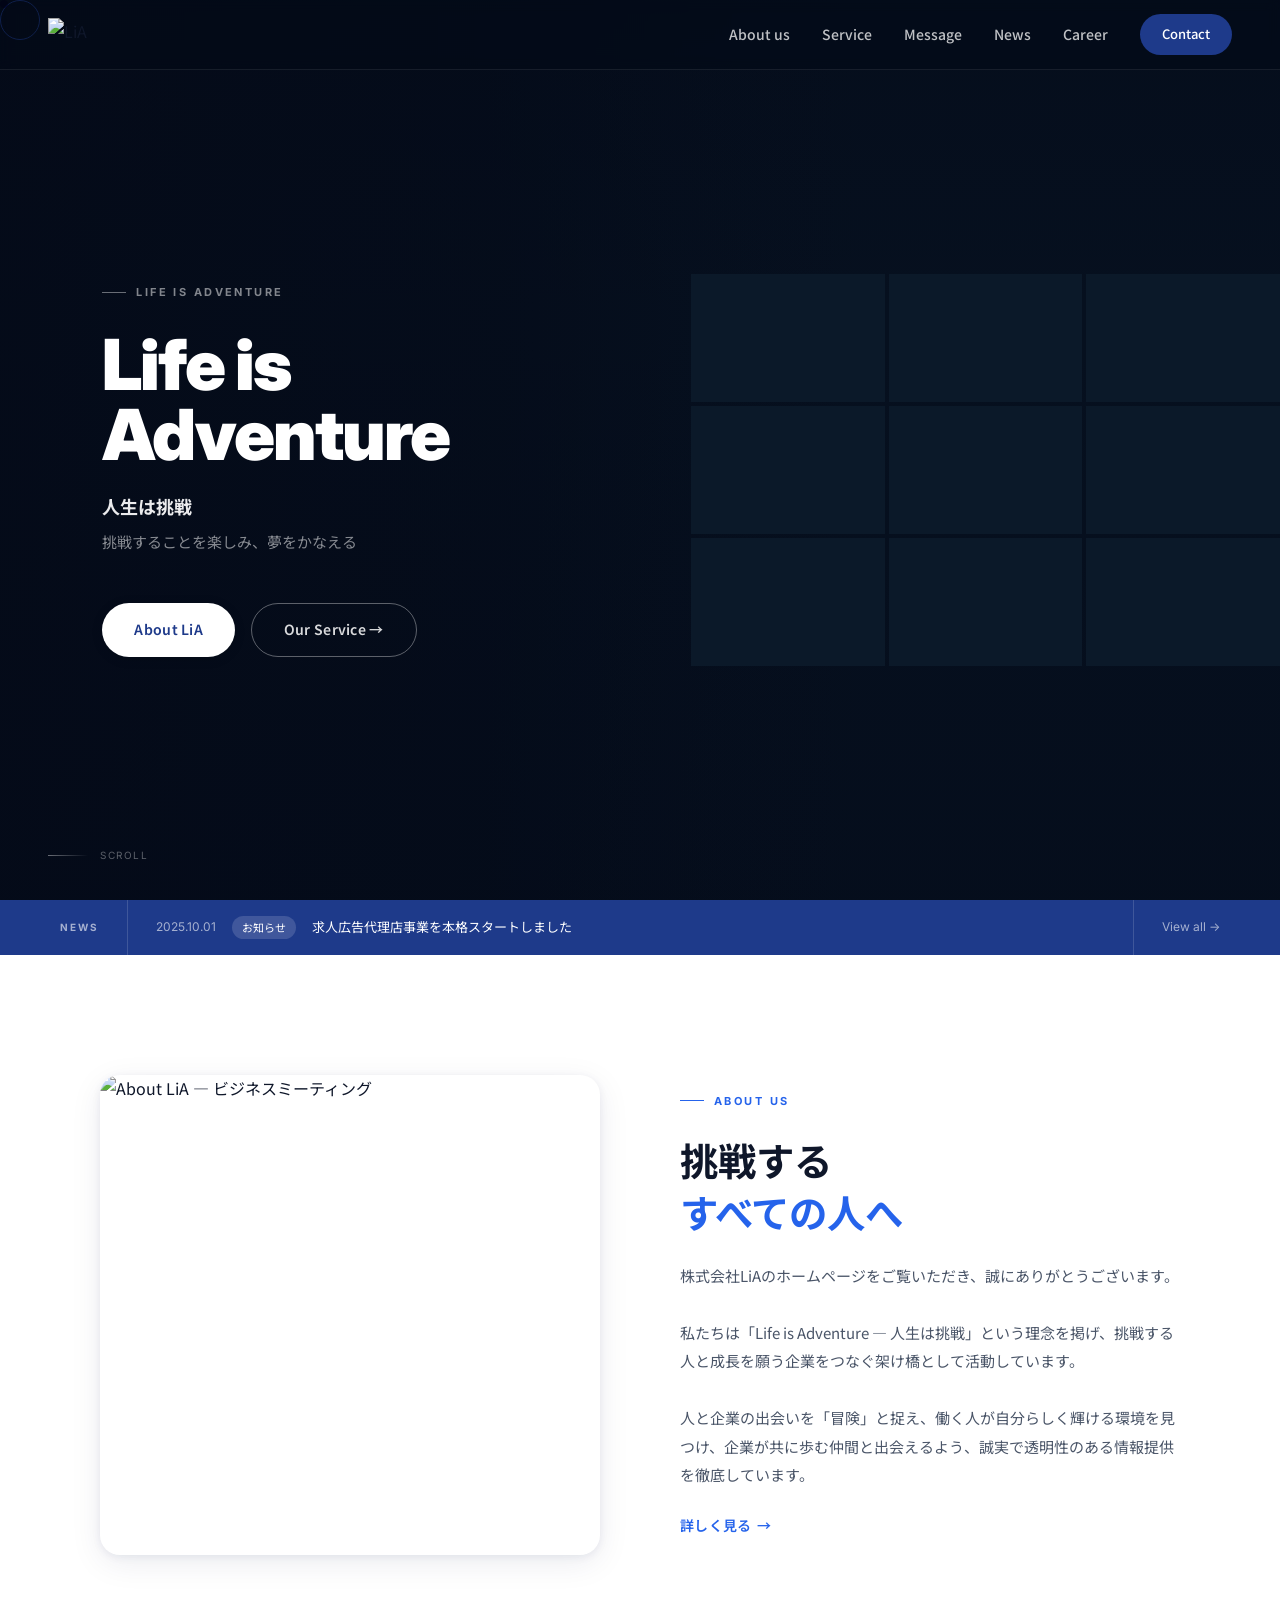
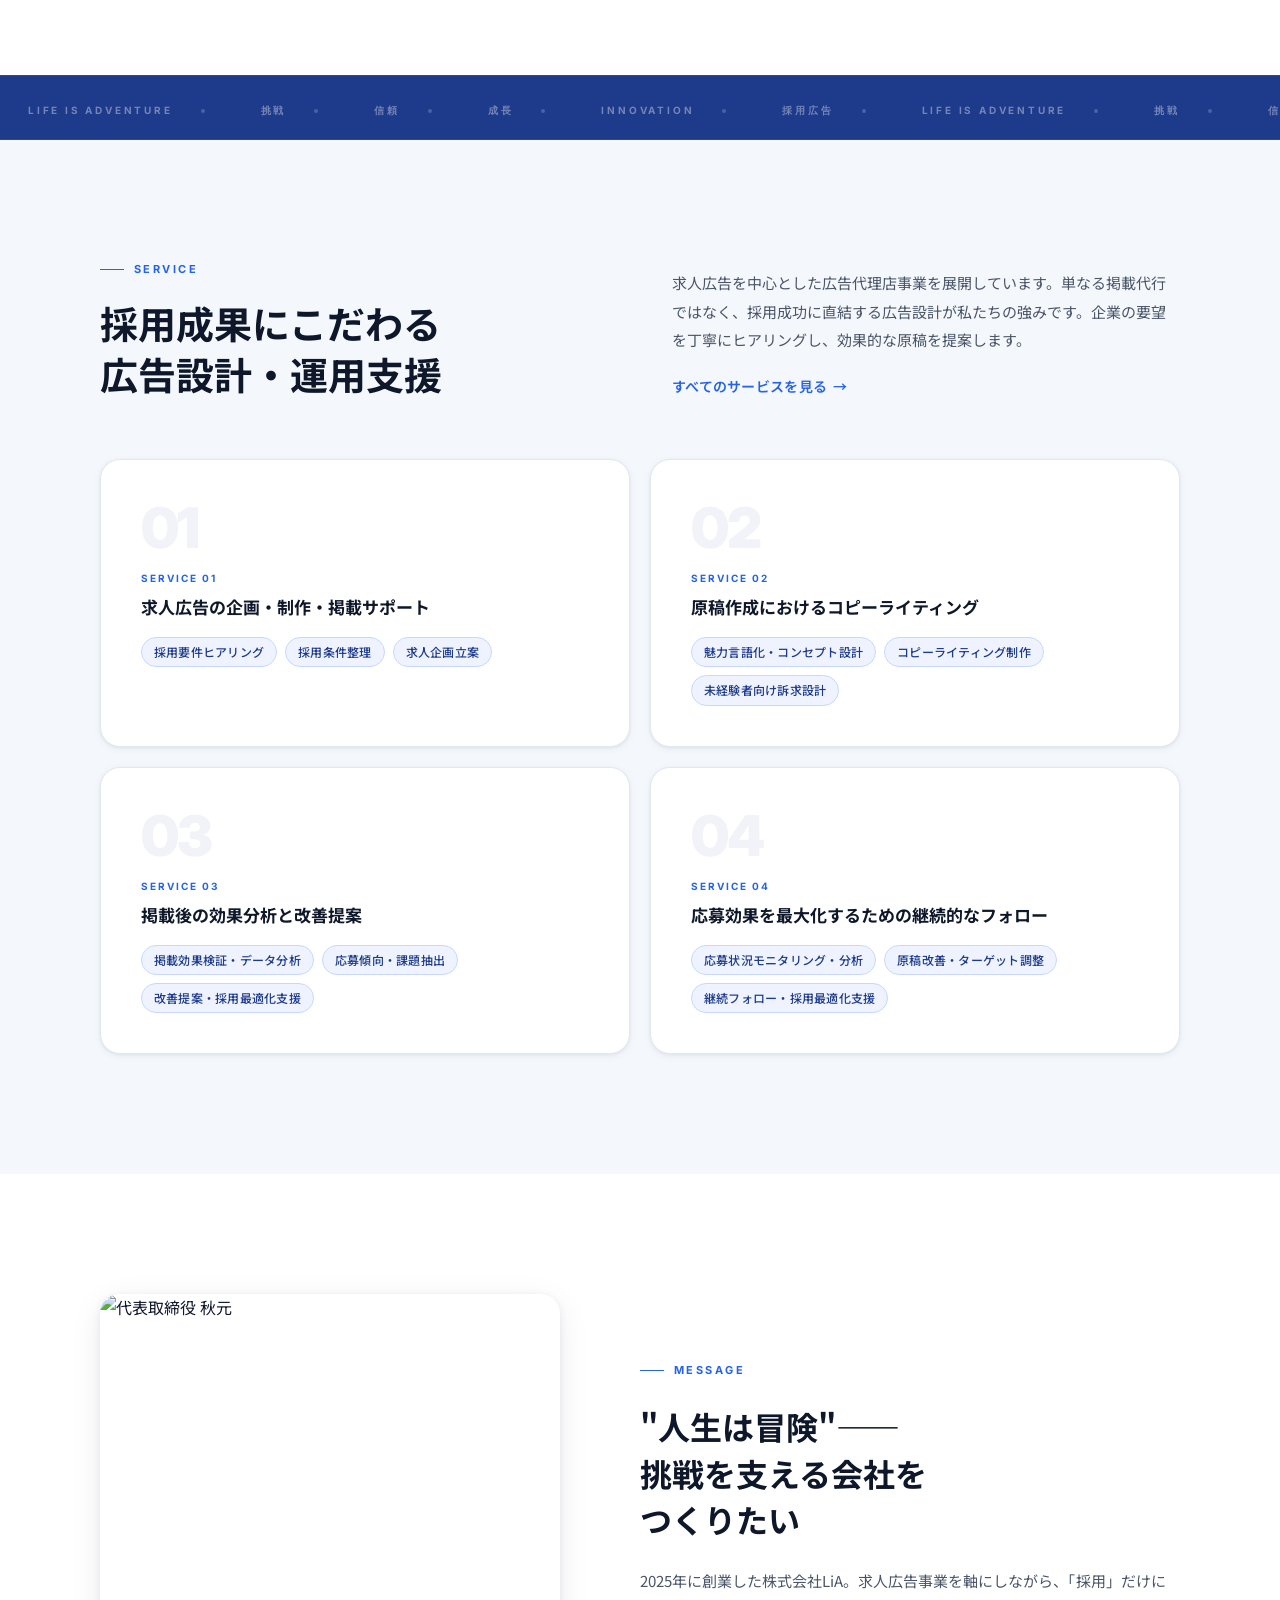
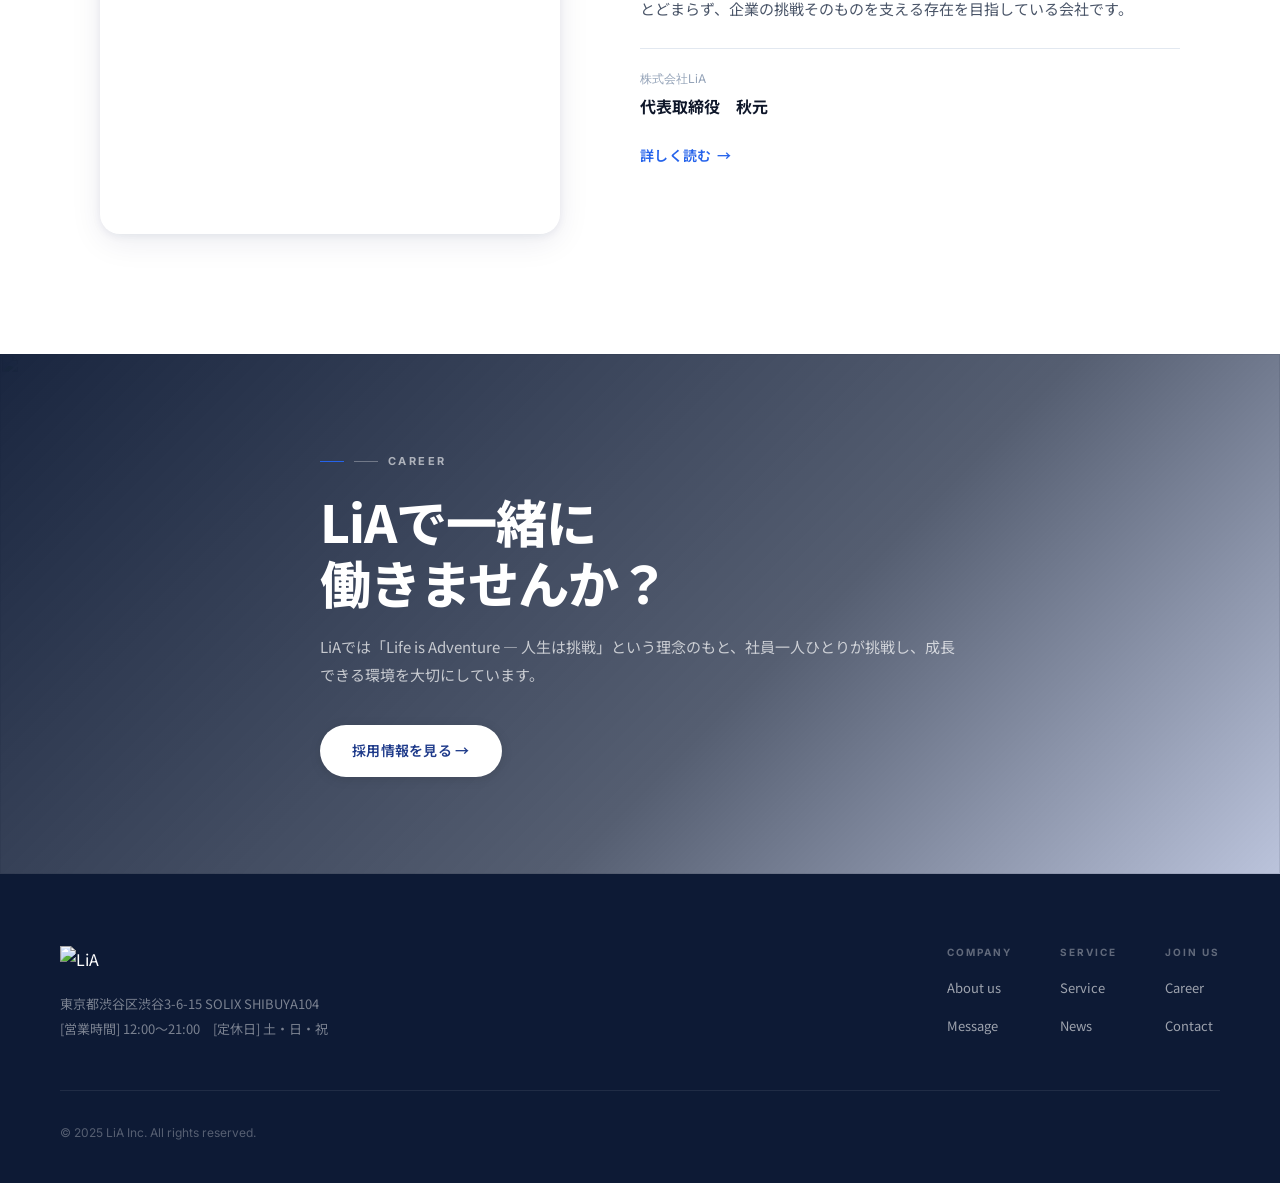
==== commit d275c70e: "fix: header always visible — dark tint on hero, white on scroll Problem: fully transparent header be" ====
--- a/index.html
+++ b/index.html
@@ -5,7 +5,7 @@
   <meta name="viewport" content="width=device-width, initial-scale=1.0">
   <title>LiA | Life is Adventure</title>
   <meta name="description" content="株式会社LiA — 挑戦する人と企業の可能性を広げる。採用成果にこだわる広告設計・運用支援。">
-  <link rel="stylesheet" href="css/style.css?v=9">
+  <link rel="stylesheet" href="css/style.css?v=10">
 </head>
 <body class="has-hero">
 
@@ -292,6 +292,6 @@
 
 <script src="https://cdnjs.cloudflare.com/ajax/libs/gsap/3.12.5/gsap.min.js"></script>
 <script src="https://cdnjs.cloudflare.com/ajax/libs/gsap/3.12.5/ScrollTrigger.min.js"></script>
-<script src="js/main.js?v=8"></script>
+<script src="js/main.js?v=9"></script>
 </body>
 </html>
--- a/css/style.css
+++ b/css/style.css
@@ -145,23 +145,27 @@
   display: flex;
   align-items: center;
   justify-content: space-between;
-  background: transparent;
-  border-bottom: 1px solid transparent;
-  transition: background var(--tr), border-color var(--tr), box-shadow var(--tr);
-}
-/* ヒーロー上では透明、スクロール後に白背景 */
+  /* ヒーロー上：常に薄暗い帯 → 常時視認できる */
+  background: rgba(4,10,24,.45);
+  backdrop-filter: blur(6px);
+  -webkit-backdrop-filter: blur(6px);
+  border-bottom: 1px solid rgba(255,255,255,.08);
+  transition: background .35s ease, border-color .35s ease, box-shadow .35s ease,
+              backdrop-filter .35s ease;
+}
+/* スクロール後：白背景に切り替え */
 #header.scrolled {
-  background: rgba(255,255,255,.95);
-  backdrop-filter: blur(12px);
-  -webkit-backdrop-filter: blur(12px);
+  background: rgba(255,255,255,.96);
+  backdrop-filter: blur(14px);
+  -webkit-backdrop-filter: blur(14px);
   border-bottom: 1px solid var(--border);
   box-shadow: 0 2px 20px rgba(15,30,80,.07);
 }
-/* ヒーロー以外のページはデフォルトで白背景 */
+/* ヒーロー以外のページ：常に白背景 */
 body:not(.has-hero) #header {
-  background: rgba(255,255,255,.95);
-  backdrop-filter: blur(12px);
-  -webkit-backdrop-filter: blur(12px);
+  background: rgba(255,255,255,.96);
+  backdrop-filter: blur(14px);
+  -webkit-backdrop-filter: blur(14px);
   border-bottom: 1px solid var(--border);
 }
 
@@ -181,6 +185,10 @@
 body:not(.has-hero) #header .nav-desktop a,
 #header.scrolled .nav-desktop a {
   color: var(--text-muted);
+}
+body:not(.has-hero) #header .hamburger span,
+#header.scrolled .hamburger span {
+  background: var(--text);
 }
 
 .nav-desktop a {
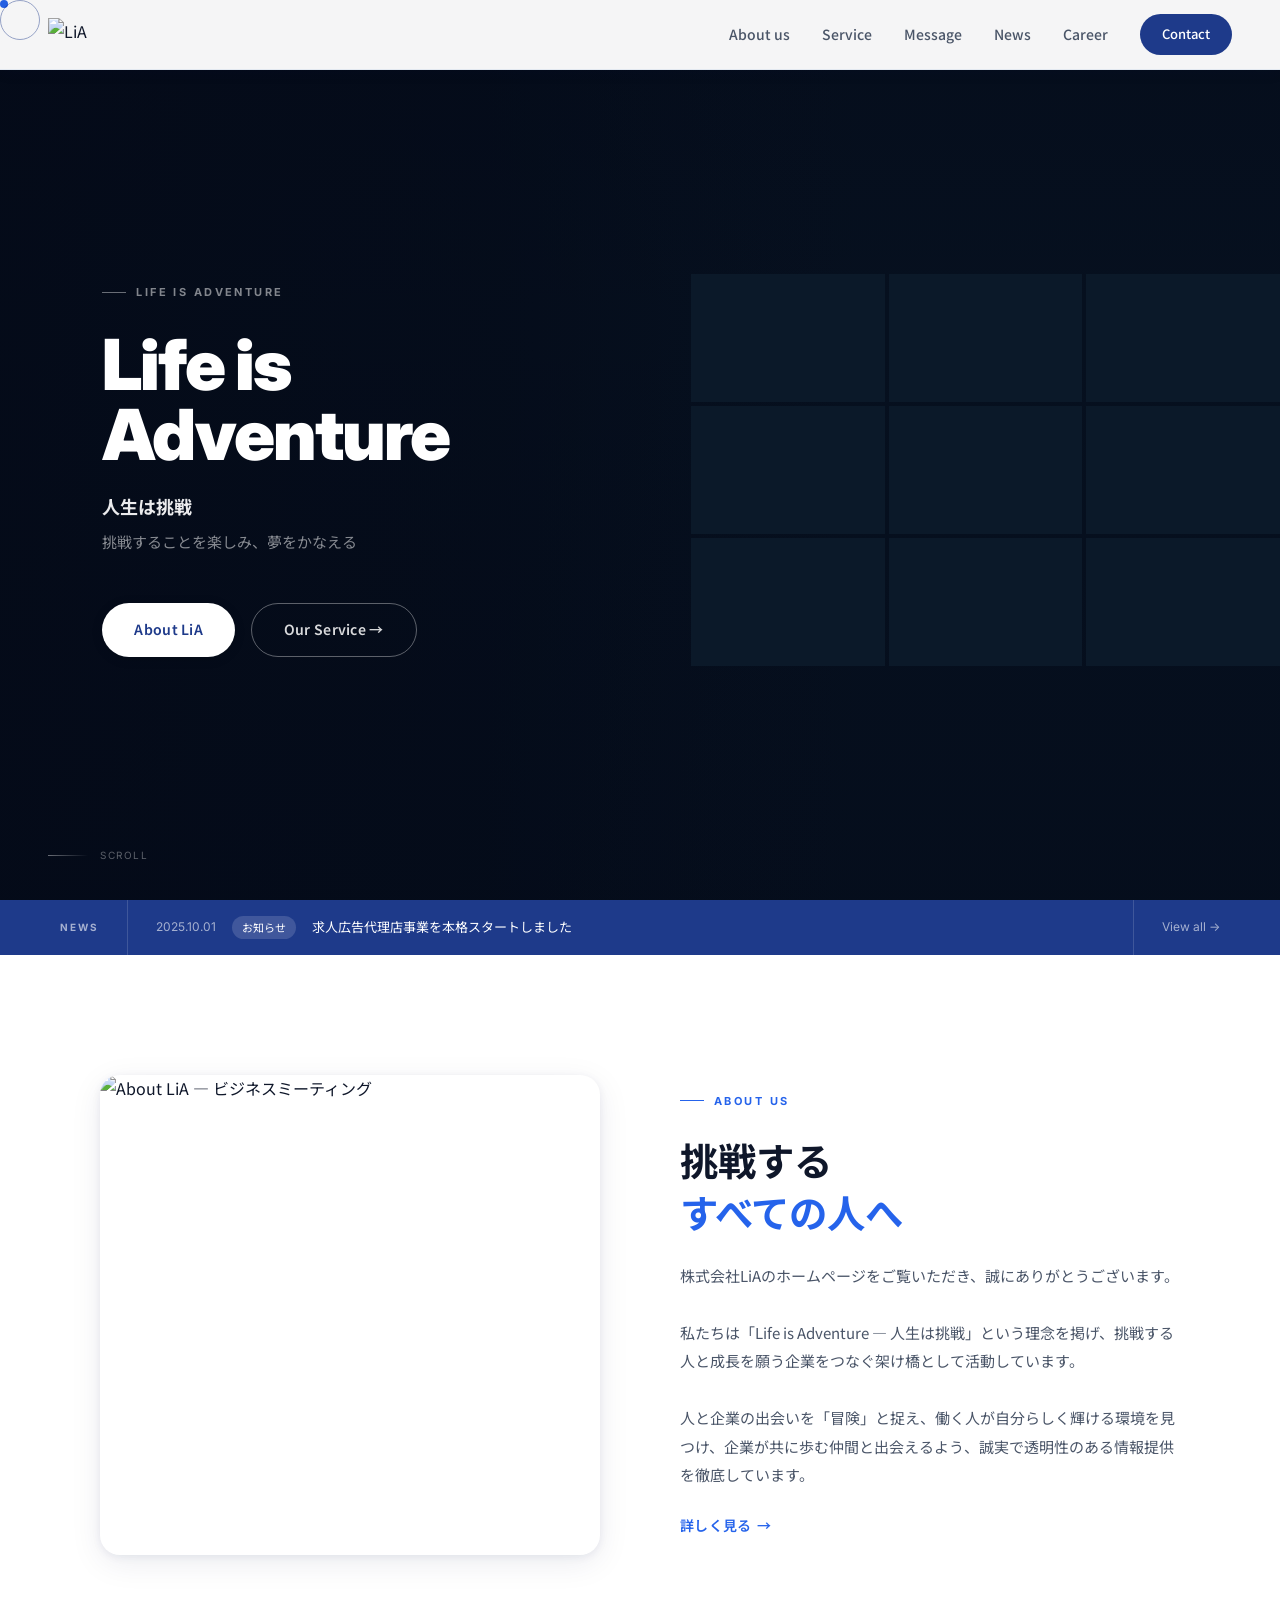
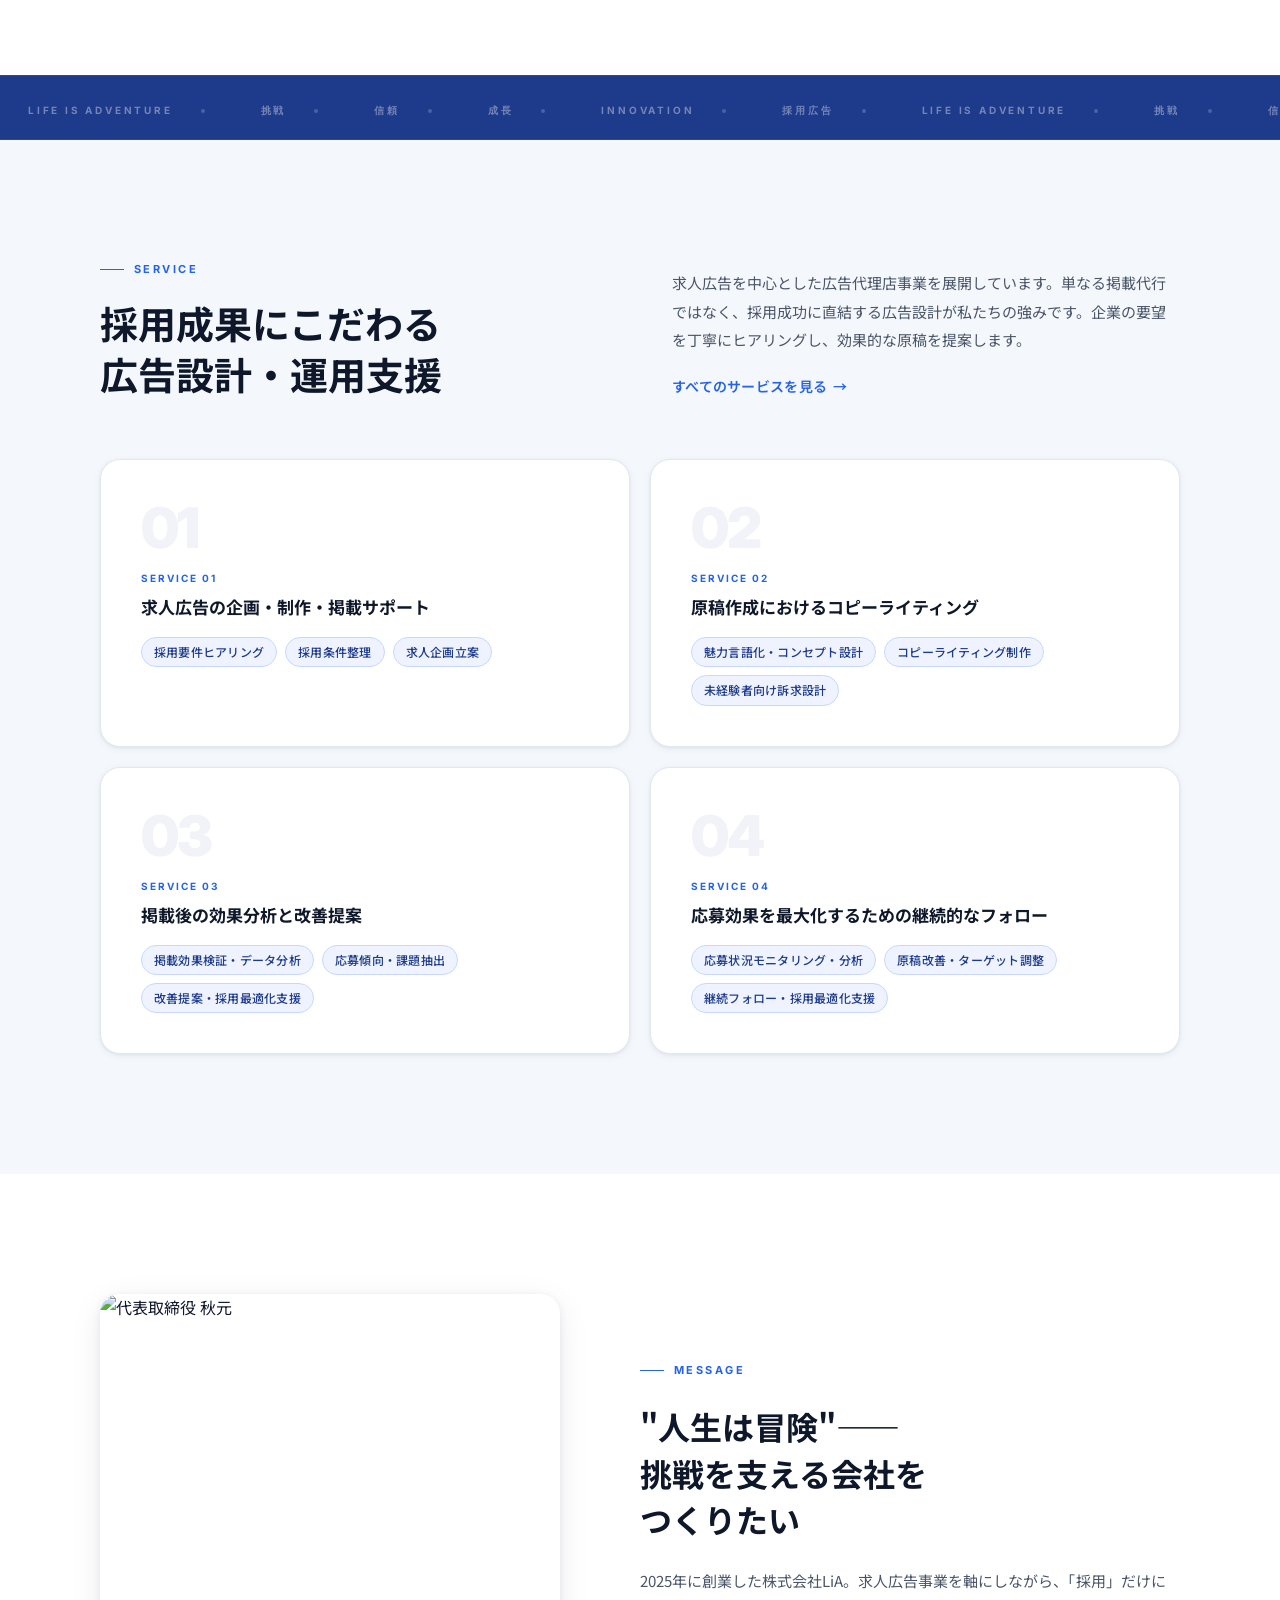
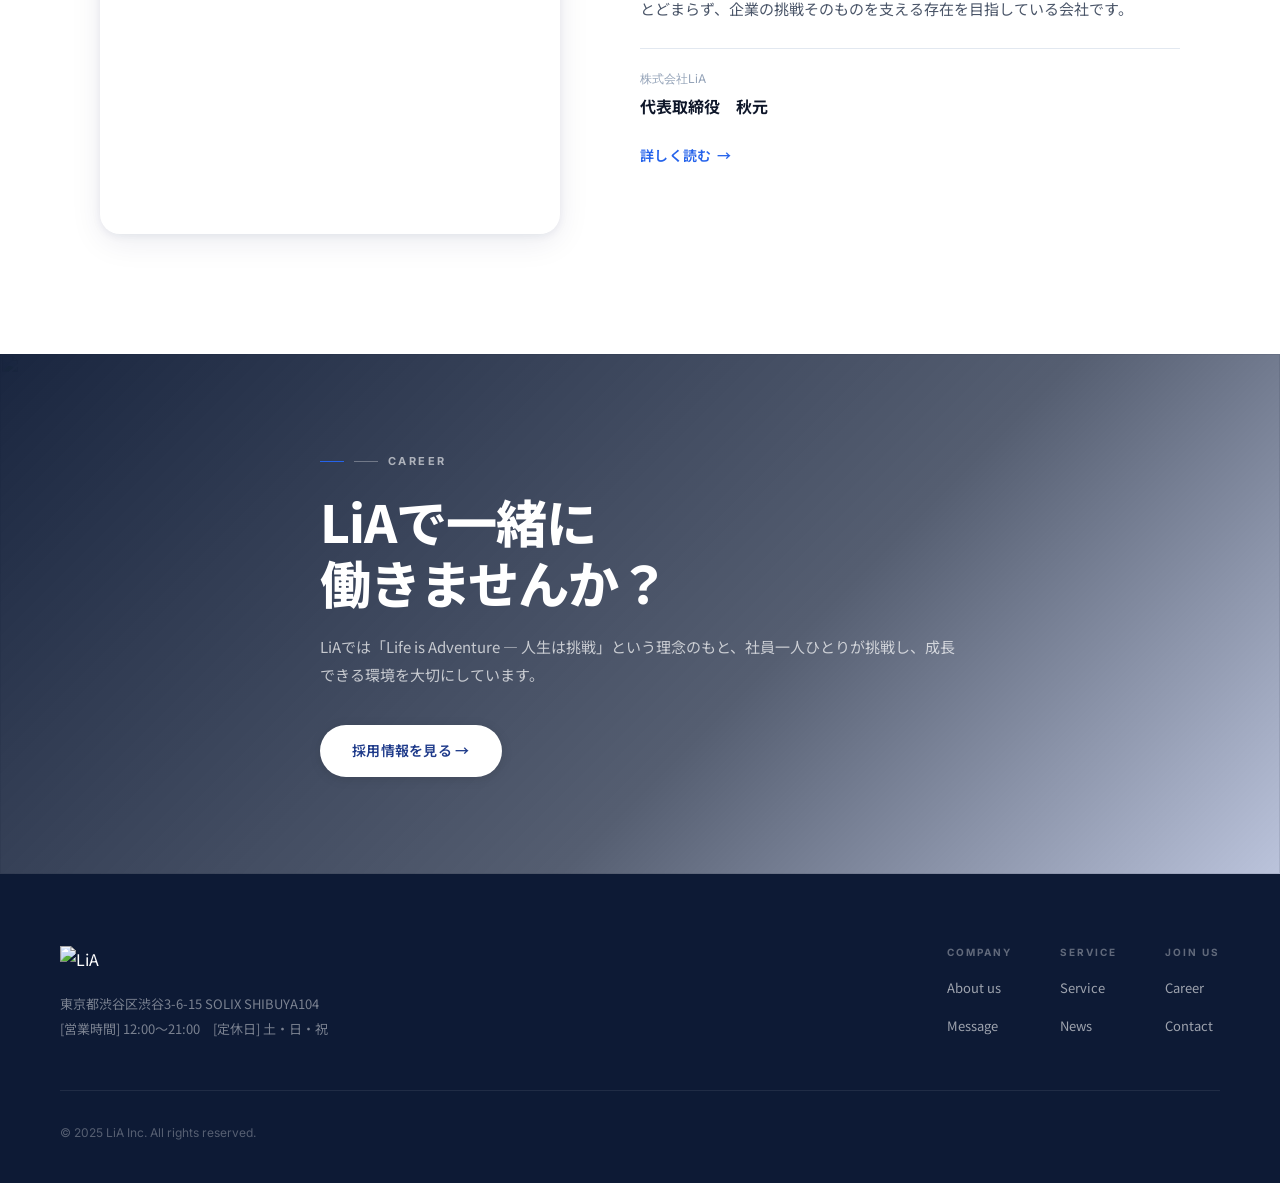
==== commit 896aeae7: "fix: header — revert to always-white fixed, remove all transparency Stripped back to the simplest po" ====
--- a/index.html
+++ b/index.html
@@ -5,7 +5,7 @@
   <meta name="viewport" content="width=device-width, initial-scale=1.0">
   <title>LiA | Life is Adventure</title>
   <meta name="description" content="株式会社LiA — 挑戦する人と企業の可能性を広げる。採用成果にこだわる広告設計・運用支援。">
-  <link rel="stylesheet" href="css/style.css?v=10">
+  <link rel="stylesheet" href="css/style.css?v=13">
 </head>
 <body class="has-hero">
 
--- a/css/style.css
+++ b/css/style.css
@@ -29,6 +29,7 @@
   --font-jp: 'Noto Sans JP', sans-serif;
 }
 
+/* html/body に overflow を一切置かない → position:fixed を確実に保護 */
 html { scroll-behavior: smooth; }
 
 body {
@@ -36,7 +37,8 @@
   background: var(--bg);
   color: var(--text);
   line-height: 1.7;
-  overflow-x: hidden;
+  /* overflow-x:hidden は body にも html にも設定しない
+     (どちらに置いてもブラウザ実装によって position:fixed が壊れる) */
 }
 
 a { text-decoration: none; color: inherit; }
@@ -139,34 +141,21 @@
    HEADER
    =========================== */
 #header {
-  position: fixed; top: 0; left: 0; right: 0; z-index: 200;
+  position: fixed !important;
+  top: 0 !important;
+  left: 0;
+  right: 0;
+  z-index: 1000;
   padding: 0 48px;
   height: 70px;
   display: flex;
   align-items: center;
   justify-content: space-between;
-  /* ヒーロー上：常に薄暗い帯 → 常時視認できる */
-  background: rgba(4,10,24,.45);
-  backdrop-filter: blur(6px);
-  -webkit-backdrop-filter: blur(6px);
-  border-bottom: 1px solid rgba(255,255,255,.08);
-  transition: background .35s ease, border-color .35s ease, box-shadow .35s ease,
-              backdrop-filter .35s ease;
-}
-/* スクロール後：白背景に切り替え */
-#header.scrolled {
   background: rgba(255,255,255,.96);
-  backdrop-filter: blur(14px);
-  -webkit-backdrop-filter: blur(14px);
+  backdrop-filter: blur(12px);
+  -webkit-backdrop-filter: blur(12px);
   border-bottom: 1px solid var(--border);
-  box-shadow: 0 2px 20px rgba(15,30,80,.07);
-}
-/* ヒーロー以外のページ：常に白背景 */
-body:not(.has-hero) #header {
-  background: rgba(255,255,255,.96);
-  backdrop-filter: blur(14px);
-  -webkit-backdrop-filter: blur(14px);
-  border-bottom: 1px solid var(--border);
+  box-shadow: 0 2px 16px rgba(15,30,80,.06);
 }
 
 .logo img { height: 34px; width: auto; }
@@ -176,21 +165,6 @@
   align-items: center;
   gap: 32px;
 }
-/* 透明ヘッダー時（ヒーロー上）は白文字 */
-#header:not(.scrolled) .nav-desktop a { color: rgba(255,255,255,.75); }
-#header:not(.scrolled) .nav-desktop a:hover { color: #fff; }
-#header:not(.scrolled) .nav-desktop a.active { color: #fff; }
-#header:not(.scrolled) .nav-desktop a.active::after { background: #fff; }
-#header:not(.scrolled) .hamburger span { background: #fff; }
-body:not(.has-hero) #header .nav-desktop a,
-#header.scrolled .nav-desktop a {
-  color: var(--text-muted);
-}
-body:not(.has-hero) #header .hamburger span,
-#header.scrolled .hamburger span {
-  background: var(--text);
-}
-
 .nav-desktop a {
   font-size: 14px;
   font-weight: 500;
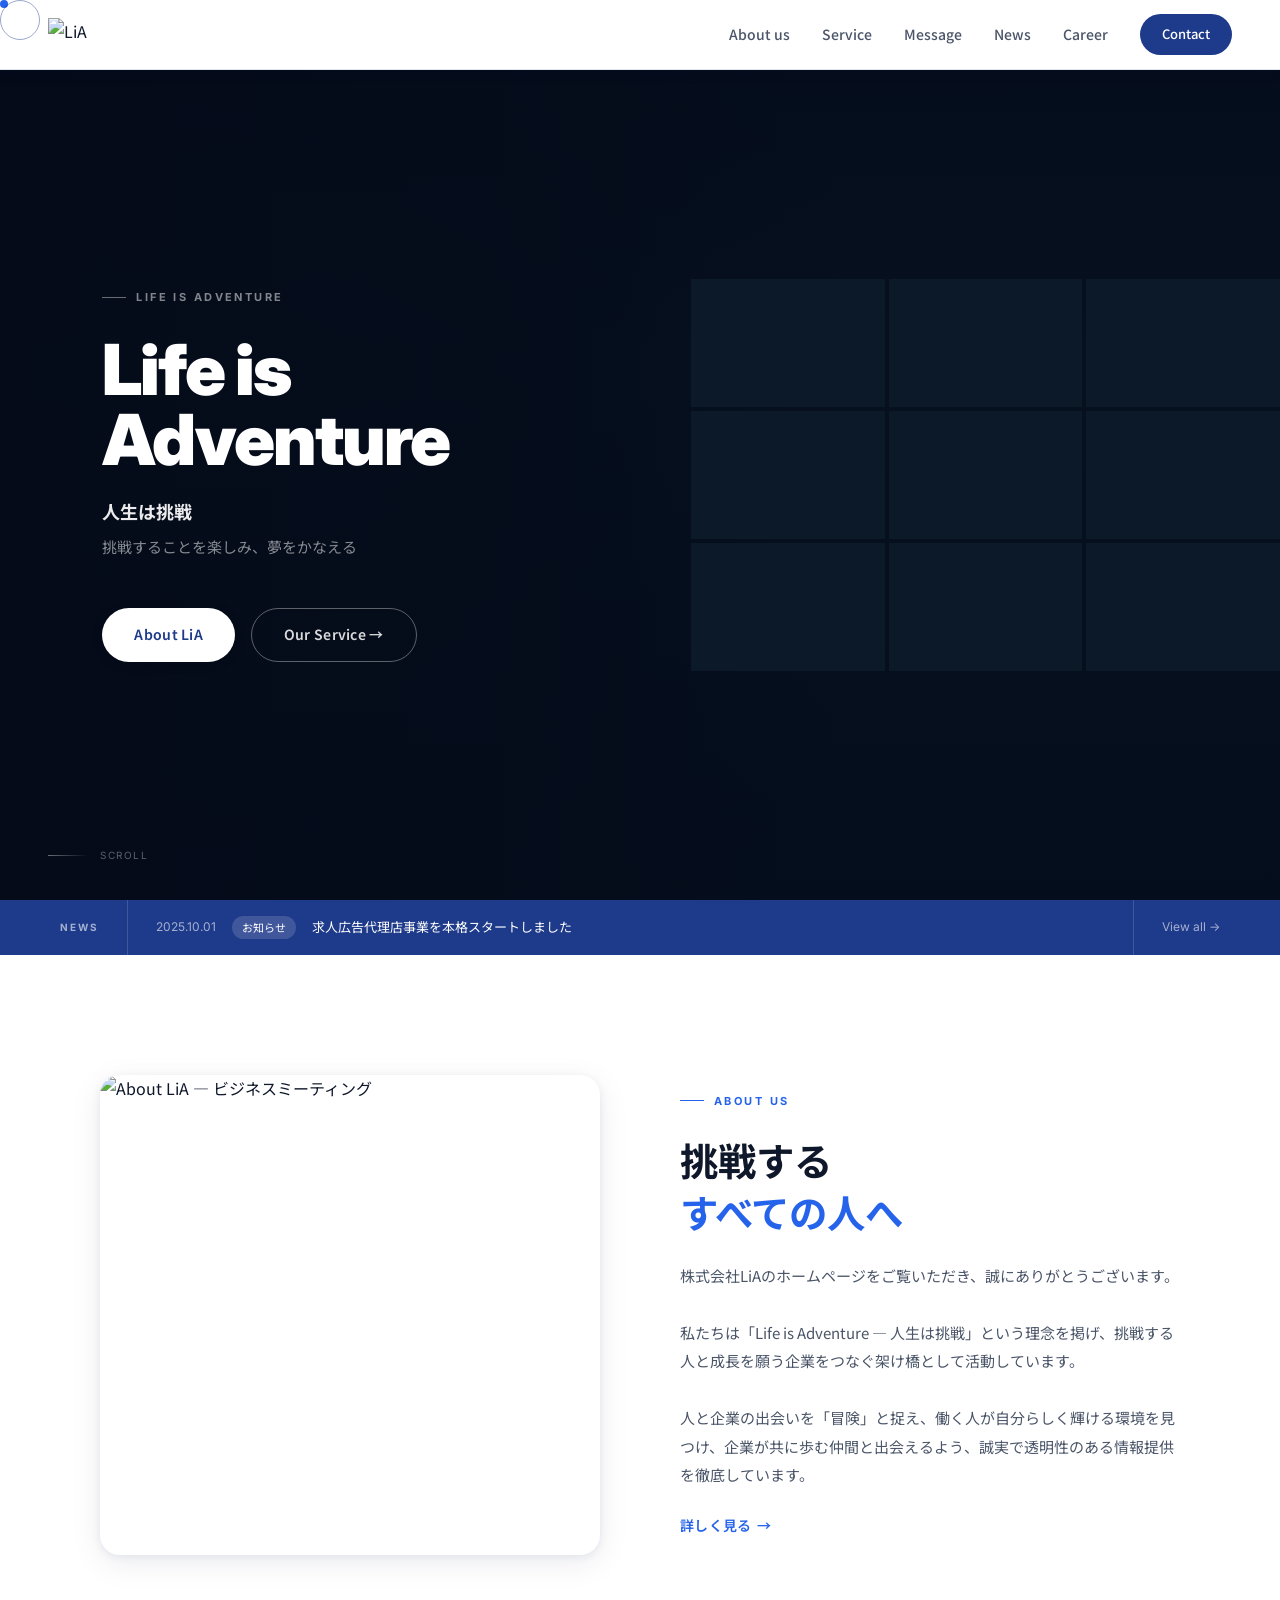
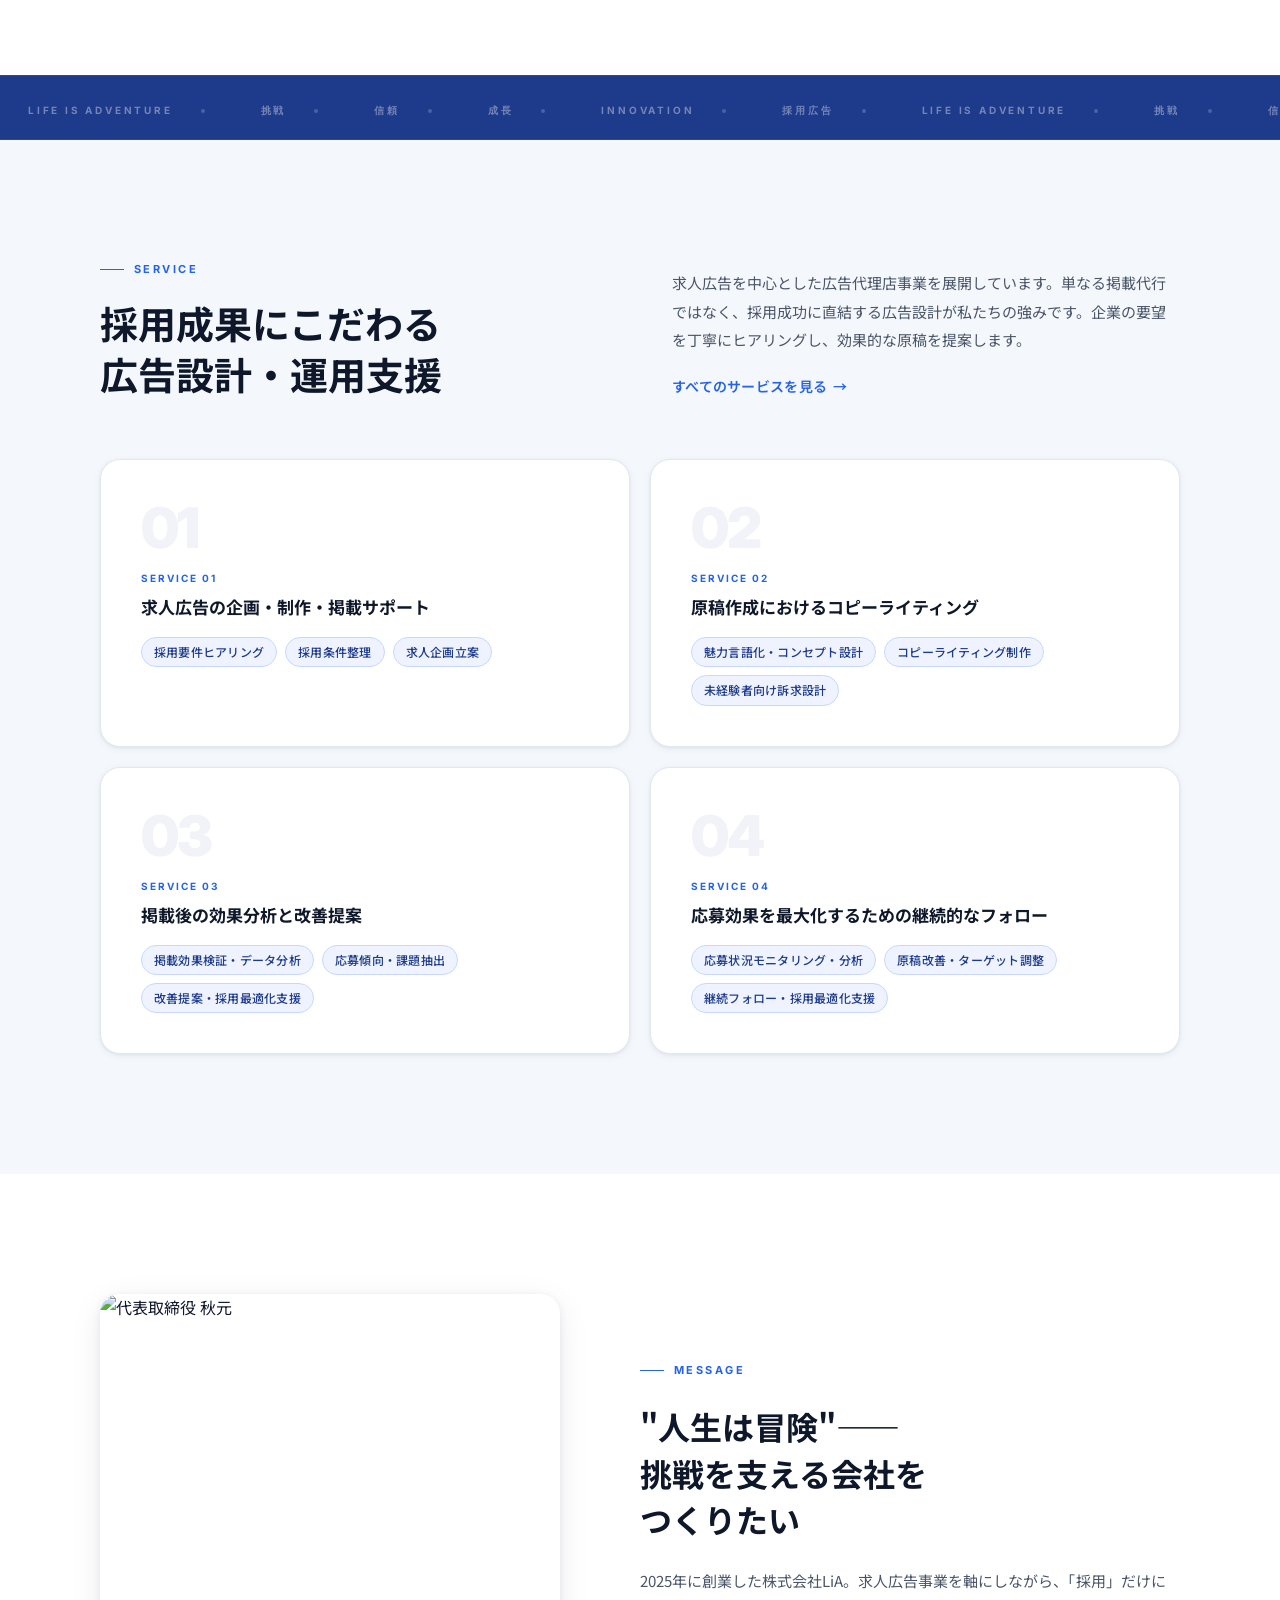
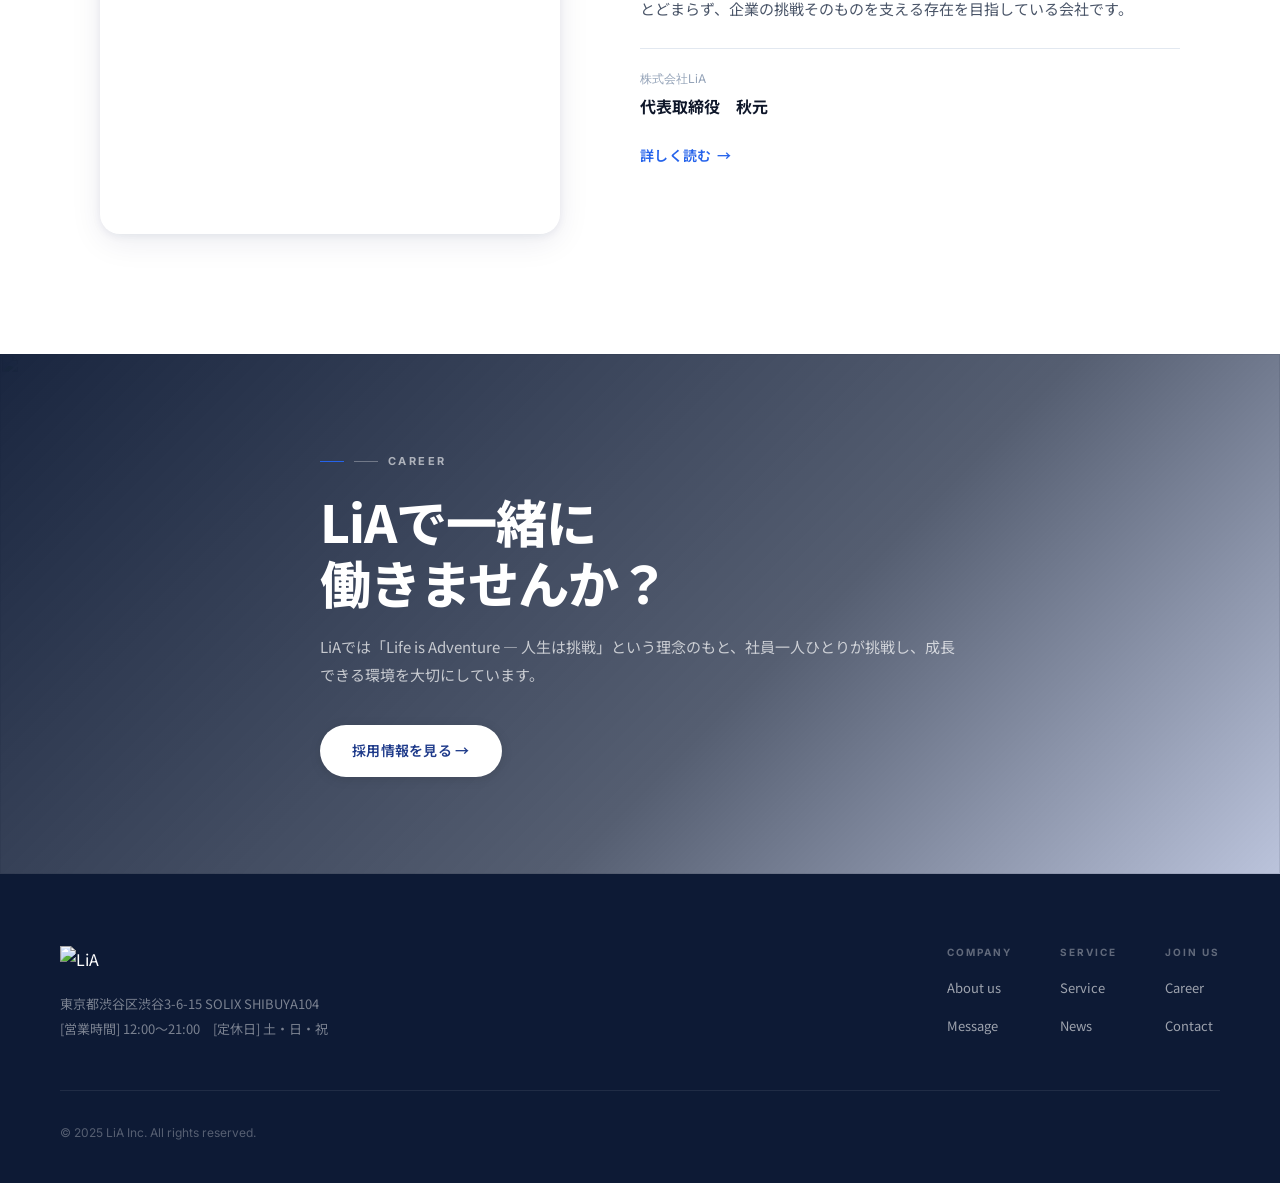
==== commit e81fc863: "fix: switch header to position:sticky for reliable scroll behavior position:fixed was silently broke" ====
--- a/index.html
+++ b/index.html
@@ -5,7 +5,7 @@
   <meta name="viewport" content="width=device-width, initial-scale=1.0">
   <title>LiA | Life is Adventure</title>
   <meta name="description" content="株式会社LiA — 挑戦する人と企業の可能性を広げる。採用成果にこだわる広告設計・運用支援。">
-  <link rel="stylesheet" href="css/style.css?v=13">
+  <link rel="stylesheet" href="css/style.css?v=14">
 </head>
 <body class="has-hero">
 
--- a/css/style.css
+++ b/css/style.css
@@ -141,8 +141,8 @@
    HEADER
    =========================== */
 #header {
-  position: fixed !important;
-  top: 0 !important;
+  position: sticky;
+  top: 0;
   left: 0;
   right: 0;
   z-index: 1000;
@@ -248,7 +248,8 @@
    =========================== */
 #hero {
   position: relative;
-  min-height: 100vh;
+  /* sticky ヘッダー(70px)の分を引いてビューポートをちょうど埋める */
+  min-height: calc(100vh - 70px);
   display: flex;
   align-items: center;
   overflow: hidden;
@@ -312,7 +313,7 @@
   align-self: stretch;
   display: flex;
   align-items: center;
-  padding: 100px 0 60px 8vw;
+  padding: 40px 0 60px 8vw;
   gap: 0;
 }
 
@@ -938,7 +939,7 @@
    RESPONSIVE
    =========================== */
 @media (max-width: 1024px) {
-  .hero-inner { padding: 100px 40px 60px 5vw; }
+  .hero-inner { padding: 40px 40px 60px 5vw; }
   .hero-left { min-width: 260px; }
   .hero-grid { flex: 0 0 44vw; height: clamp(320px, 29.3vw, 480px); gap: 3px; }
   .about-grid, .msg-grid, .service-intro, .msg-page-grid,
@@ -983,7 +984,7 @@
   .contact-info-card { padding: 32px 24px; }
   /* モバイル：テキスト上、グリッド下に縦積み */
   .hero-inner {
-    padding: 100px 0 0;
+    padding: 32px 0 0;
     flex-direction: column;
     align-items: flex-start;
     gap: 28px;
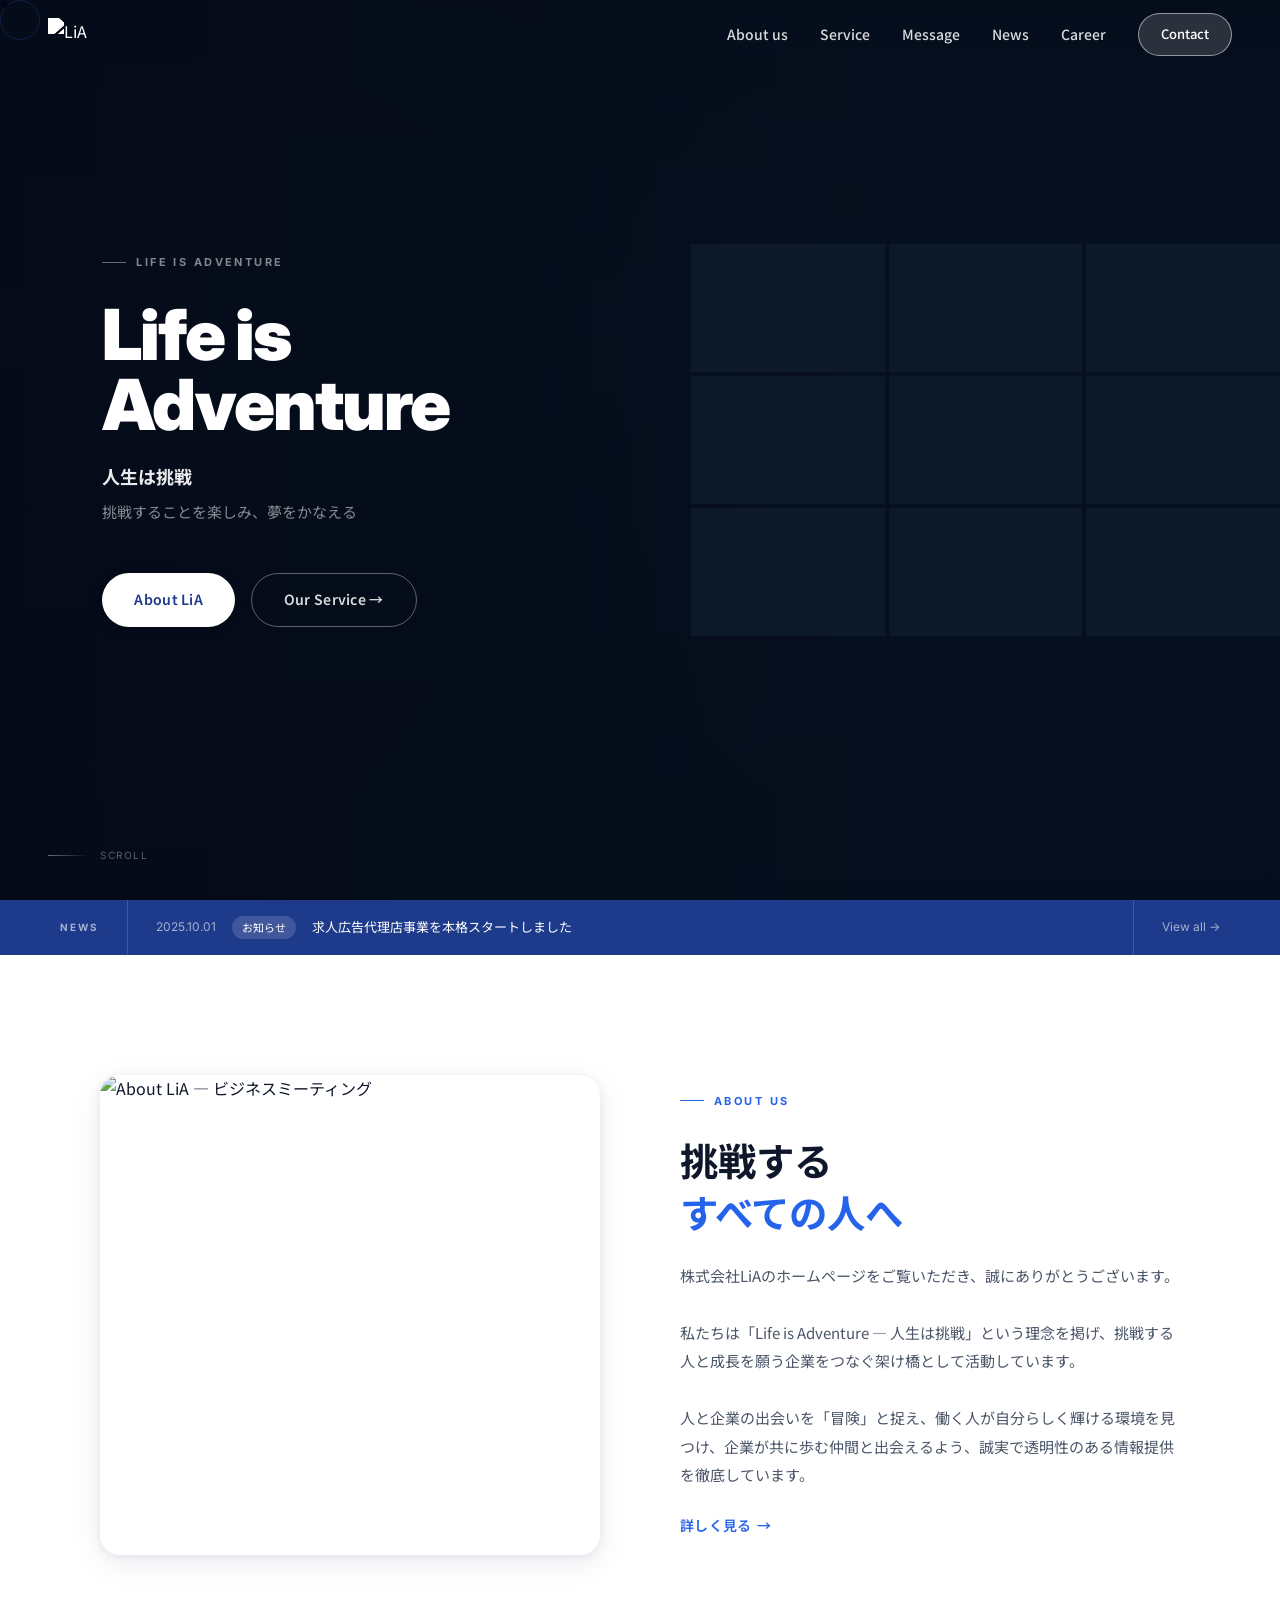
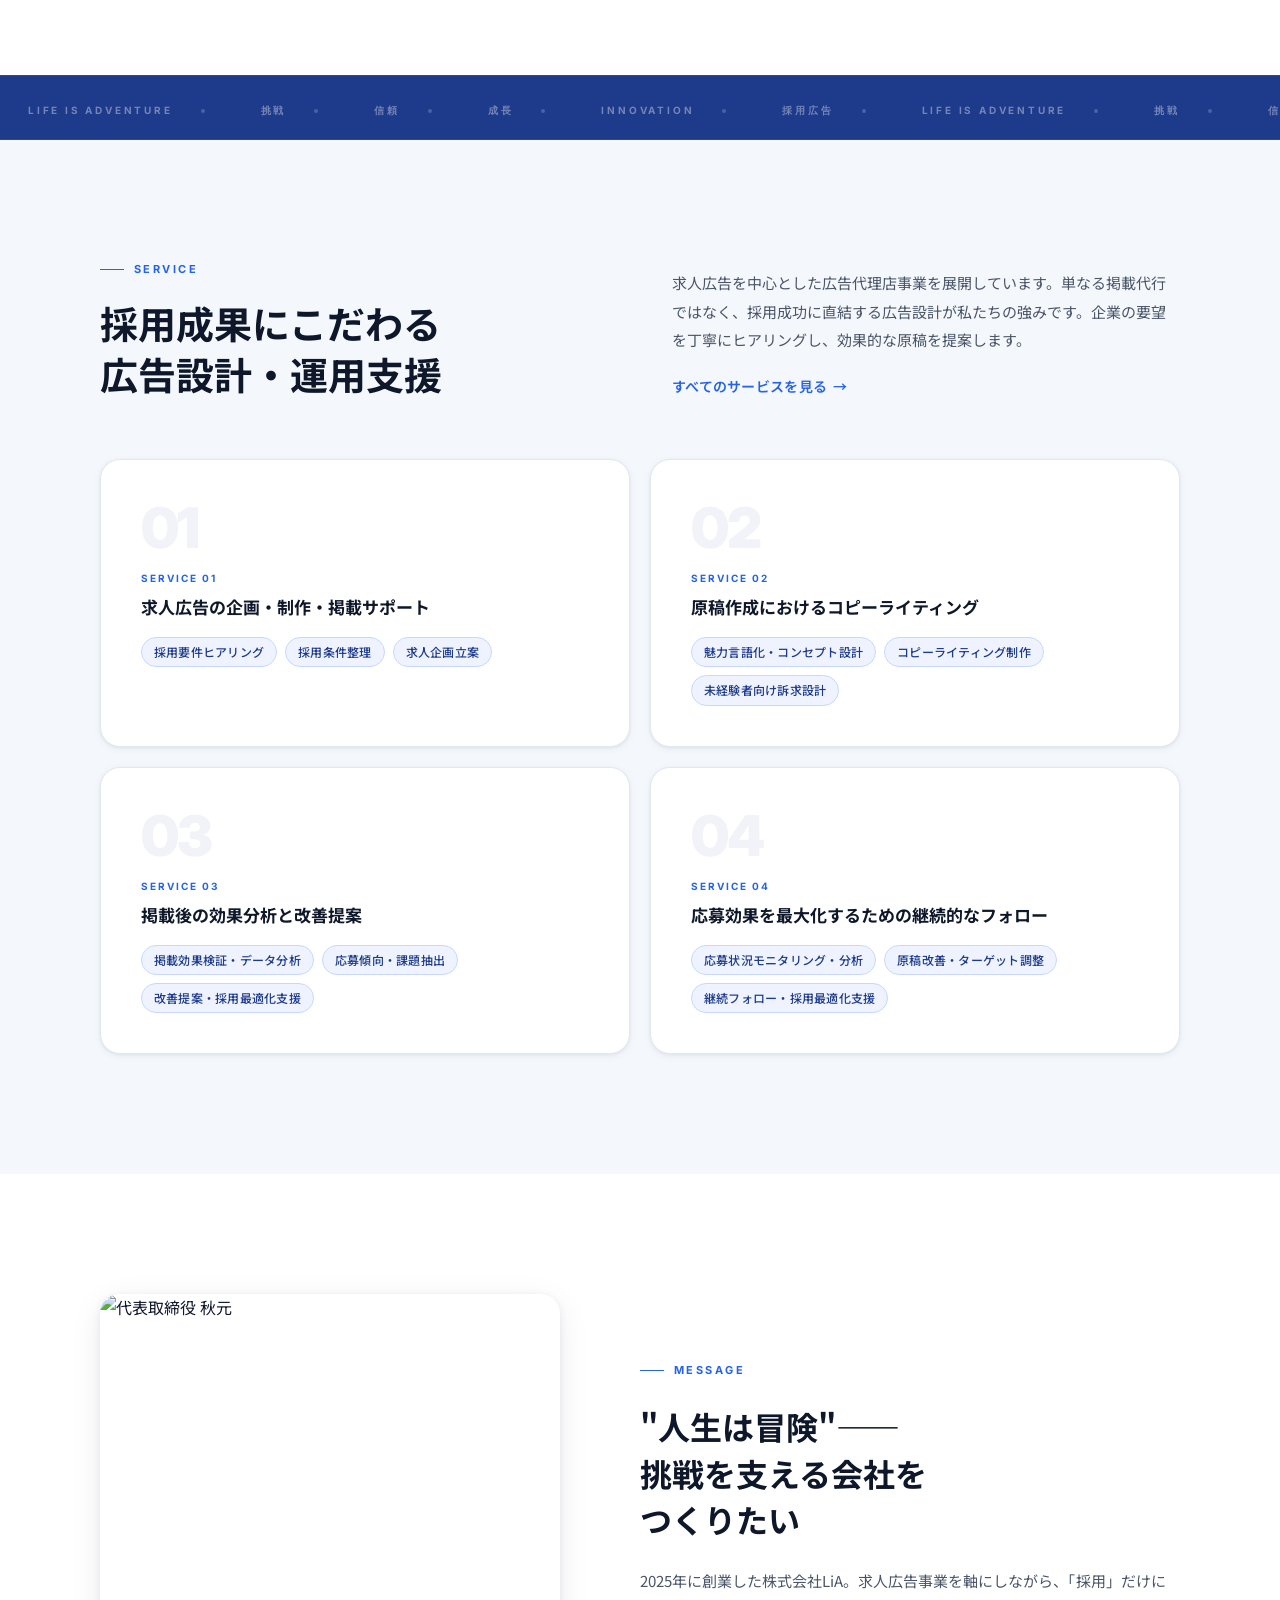
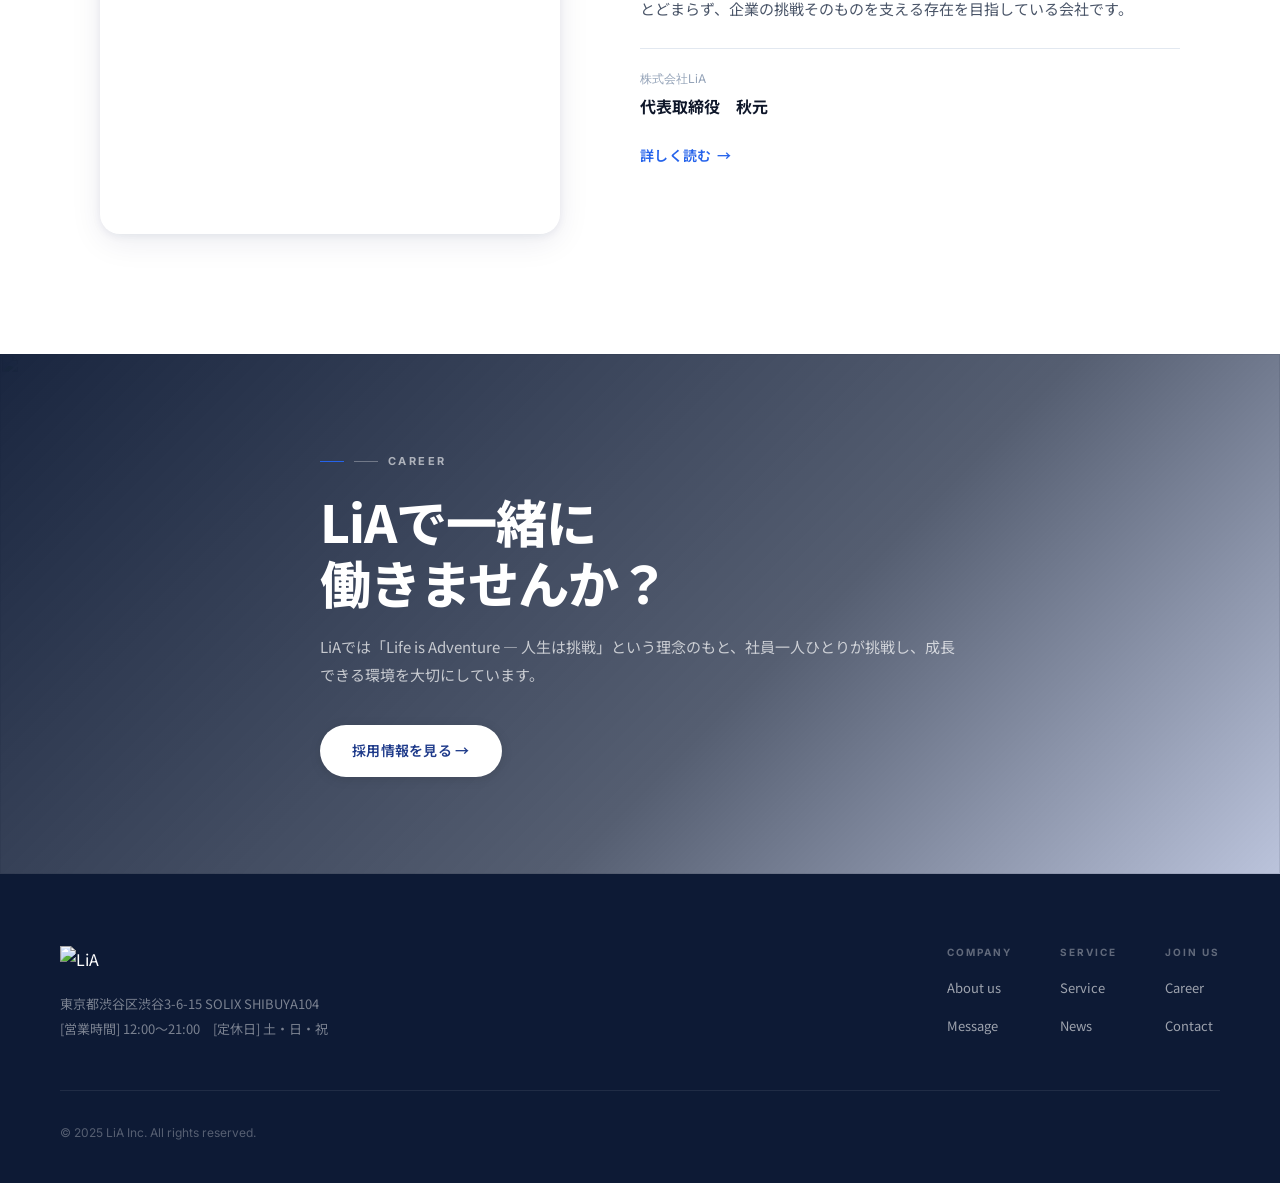
==== commit 8b879e5b: "feat: transparent header on hero page with scroll-to-opaque effect - position:fixed (safe now: no ov" ====
--- a/index.html
+++ b/index.html
@@ -5,7 +5,7 @@
   <meta name="viewport" content="width=device-width, initial-scale=1.0">
   <title>LiA | Life is Adventure</title>
   <meta name="description" content="株式会社LiA — 挑戦する人と企業の可能性を広げる。採用成果にこだわる広告設計・運用支援。">
-  <link rel="stylesheet" href="css/style.css?v=14">
+  <link rel="stylesheet" href="css/style.css?v=15">
 </head>
 <body class="has-hero">
 
--- a/css/style.css
+++ b/css/style.css
@@ -37,9 +37,10 @@
   background: var(--bg);
   color: var(--text);
   line-height: 1.7;
-  /* overflow-x:hidden は body にも html にも設定しない
-     (どちらに置いてもブラウザ実装によって position:fixed が壊れる) */
-}
+  padding-top: 70px; /* fixed ヘッダー分の余白 */
+}
+/* ヒーローページはヘッダーがヒーローに重なるので余白不要 */
+body.has-hero { padding-top: 0; }
 
 a { text-decoration: none; color: inherit; }
 img { display: block; max-width: 100%; }
@@ -141,7 +142,7 @@
    HEADER
    =========================== */
 #header {
-  position: sticky;
+  position: fixed;
   top: 0;
   left: 0;
   right: 0;
@@ -156,6 +157,42 @@
   -webkit-backdrop-filter: blur(12px);
   border-bottom: 1px solid var(--border);
   box-shadow: 0 2px 16px rgba(15,30,80,.06);
+  transition: background .4s ease, border-color .4s ease,
+              box-shadow .4s ease, backdrop-filter .4s ease;
+}
+
+/* ── ヒーローページ: スクロール前は透明 ── */
+.has-hero #header:not(.scrolled) {
+  background: transparent;
+  backdrop-filter: none;
+  -webkit-backdrop-filter: none;
+  border-bottom-color: transparent;
+  box-shadow: none;
+}
+/* ロゴを白く */
+.has-hero #header:not(.scrolled) .logo img {
+  filter: brightness(0) invert(1);
+  transition: filter .4s ease;
+}
+/* ナビリンクを白く */
+.has-hero #header:not(.scrolled) .nav-desktop a {
+  color: rgba(255,255,255,.85);
+}
+.has-hero #header:not(.scrolled) .nav-desktop a:hover {
+  color: #fff;
+}
+/* Contactボタン: 白枠スタイルに */
+.has-hero #header:not(.scrolled) .nav-contact-btn {
+  background: rgba(255,255,255,.15) !important;
+  border: 1px solid rgba(255,255,255,.5) !important;
+  color: #fff !important;
+}
+.has-hero #header:not(.scrolled) .nav-contact-btn:hover {
+  background: rgba(255,255,255,.25) !important;
+}
+/* ハンバーガーを白く */
+.has-hero #header:not(.scrolled) .hamburger span {
+  background: #fff;
 }
 
 .logo img { height: 34px; width: auto; }
@@ -248,8 +285,8 @@
    =========================== */
 #hero {
   position: relative;
-  /* sticky ヘッダー(70px)の分を引いてビューポートをちょうど埋める */
-  min-height: calc(100vh - 70px);
+  /* fixed ヘッダーが重なるのでフルビューポートでOK */
+  min-height: 100vh;
   display: flex;
   align-items: center;
   overflow: hidden;
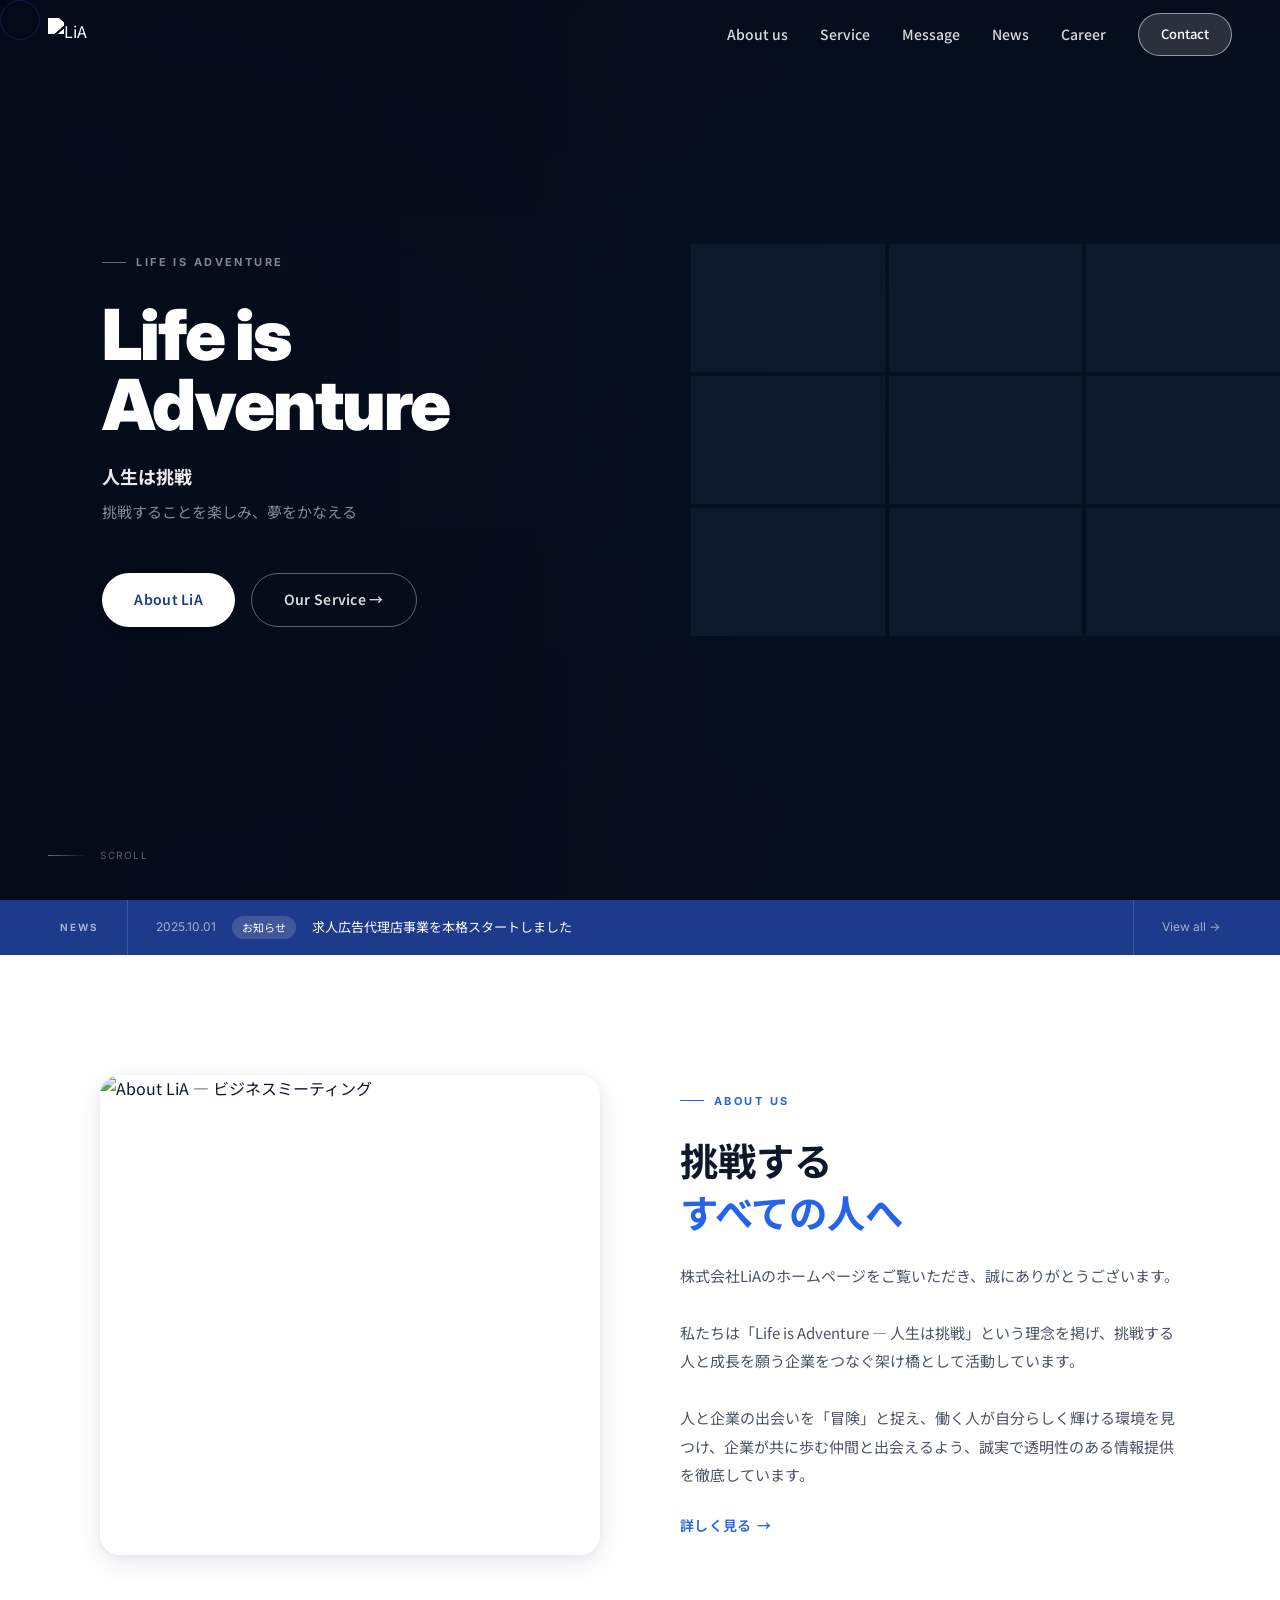
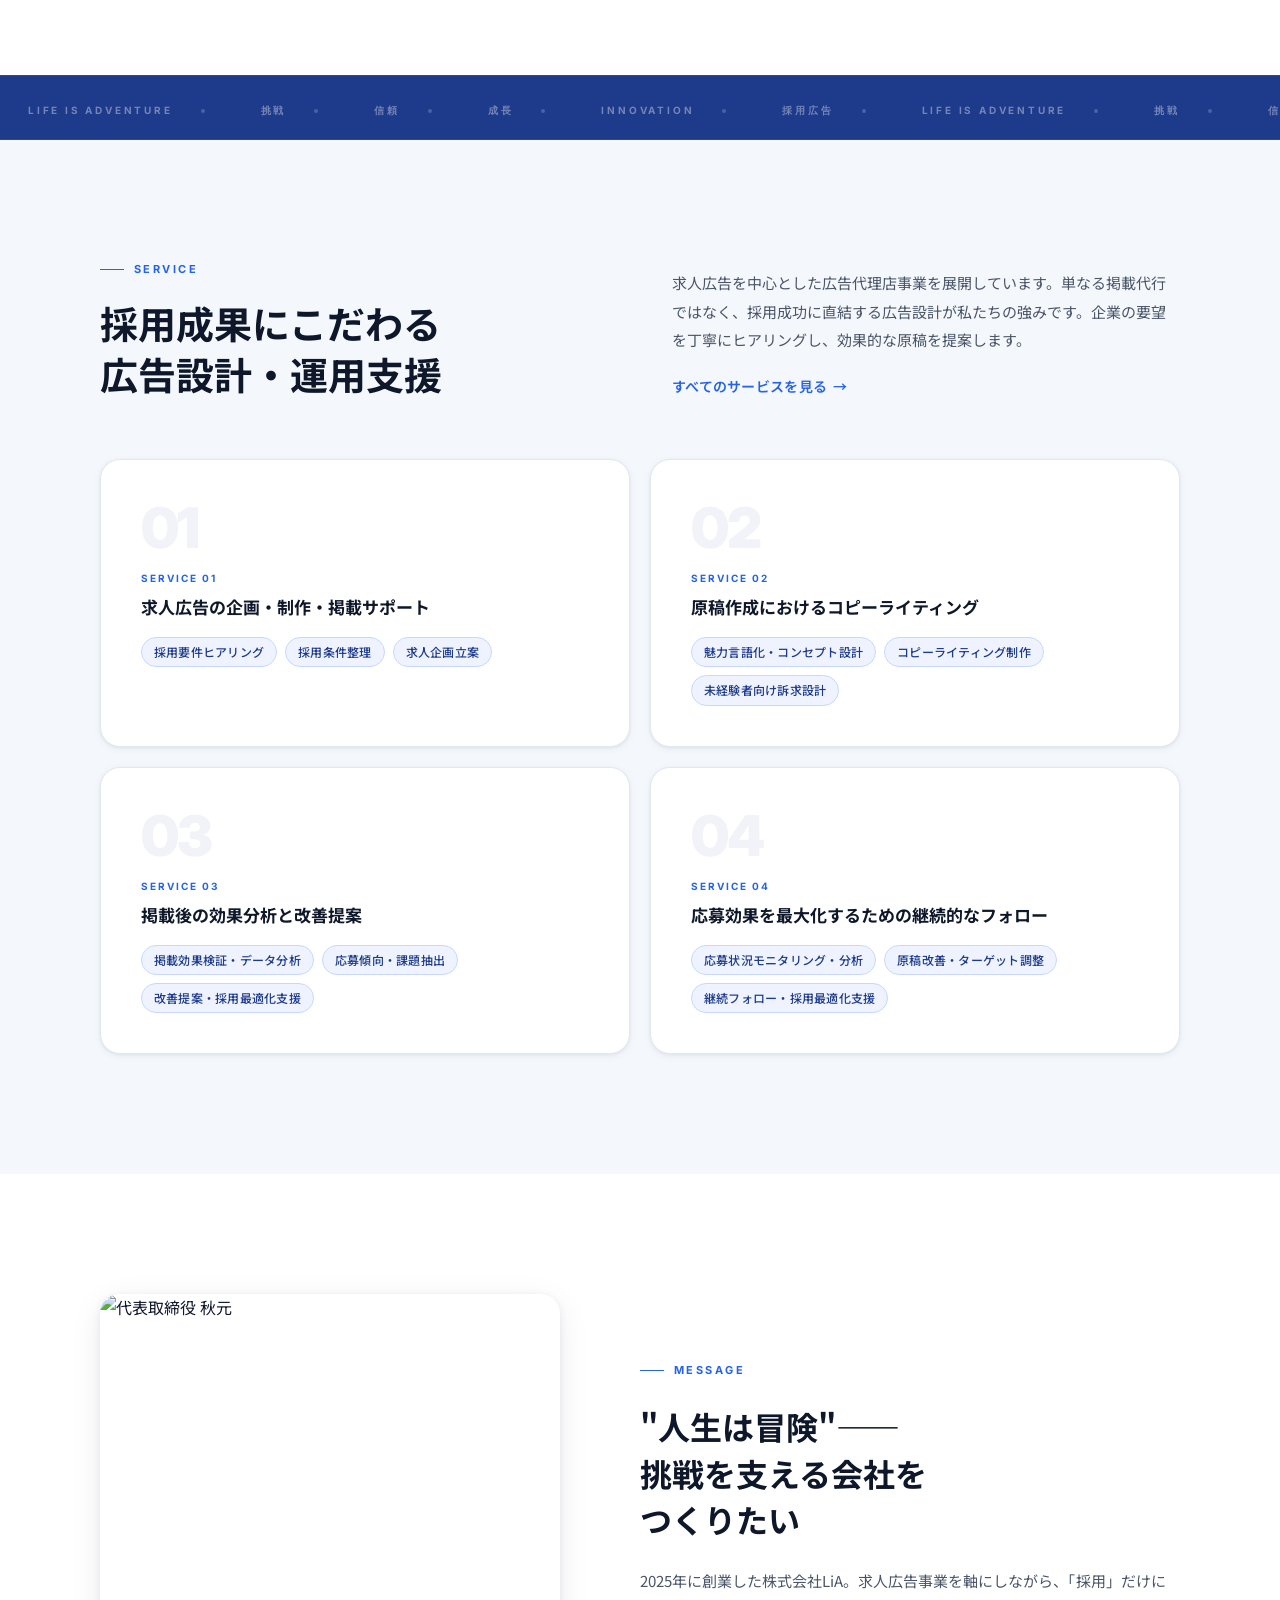
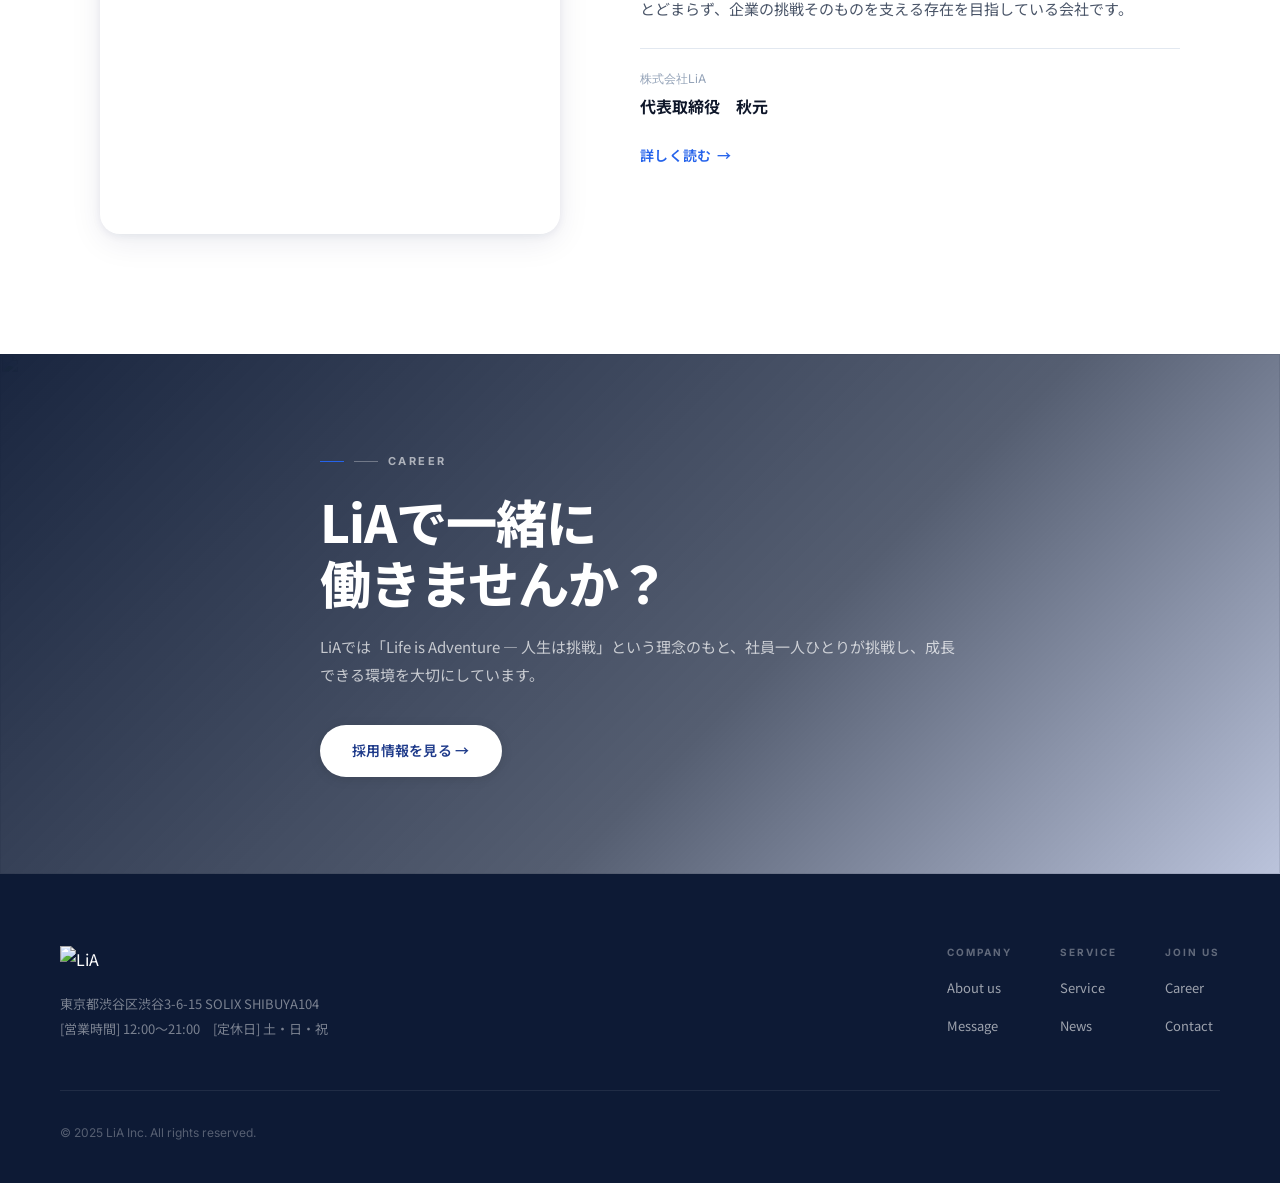
==== commit c765cf76: "fix: switch header back to sticky to permanently fix scroll issue position:fixed kept breaking due t" ====
--- a/index.html
+++ b/index.html
@@ -5,7 +5,7 @@
   <meta name="viewport" content="width=device-width, initial-scale=1.0">
   <title>LiA | Life is Adventure</title>
   <meta name="description" content="株式会社LiA — 挑戦する人と企業の可能性を広げる。採用成果にこだわる広告設計・運用支援。">
-  <link rel="stylesheet" href="css/style.css?v=15">
+  <link rel="stylesheet" href="css/style.css?v=16">
 </head>
 <body class="has-hero">
 
--- a/css/style.css
+++ b/css/style.css
@@ -37,10 +37,8 @@
   background: var(--bg);
   color: var(--text);
   line-height: 1.7;
-  padding-top: 70px; /* fixed ヘッダー分の余白 */
-}
-/* ヒーローページはヘッダーがヒーローに重なるので余白不要 */
-body.has-hero { padding-top: 0; }
+  /* sticky ヘッダーはフロー内に存在するため padding-top 不要 */
+}
 
 a { text-decoration: none; color: inherit; }
 img { display: block; max-width: 100%; }
@@ -142,10 +140,8 @@
    HEADER
    =========================== */
 #header {
-  position: fixed;
+  position: sticky;
   top: 0;
-  left: 0;
-  right: 0;
   z-index: 1000;
   padding: 0 48px;
   height: 70px;
@@ -285,7 +281,8 @@
    =========================== */
 #hero {
   position: relative;
-  /* fixed ヘッダーが重なるのでフルビューポートでOK */
+  /* sticky ヘッダーの裏側に重なるよう -70px 引き上げる */
+  margin-top: -70px;
   min-height: 100vh;
   display: flex;
   align-items: center;
